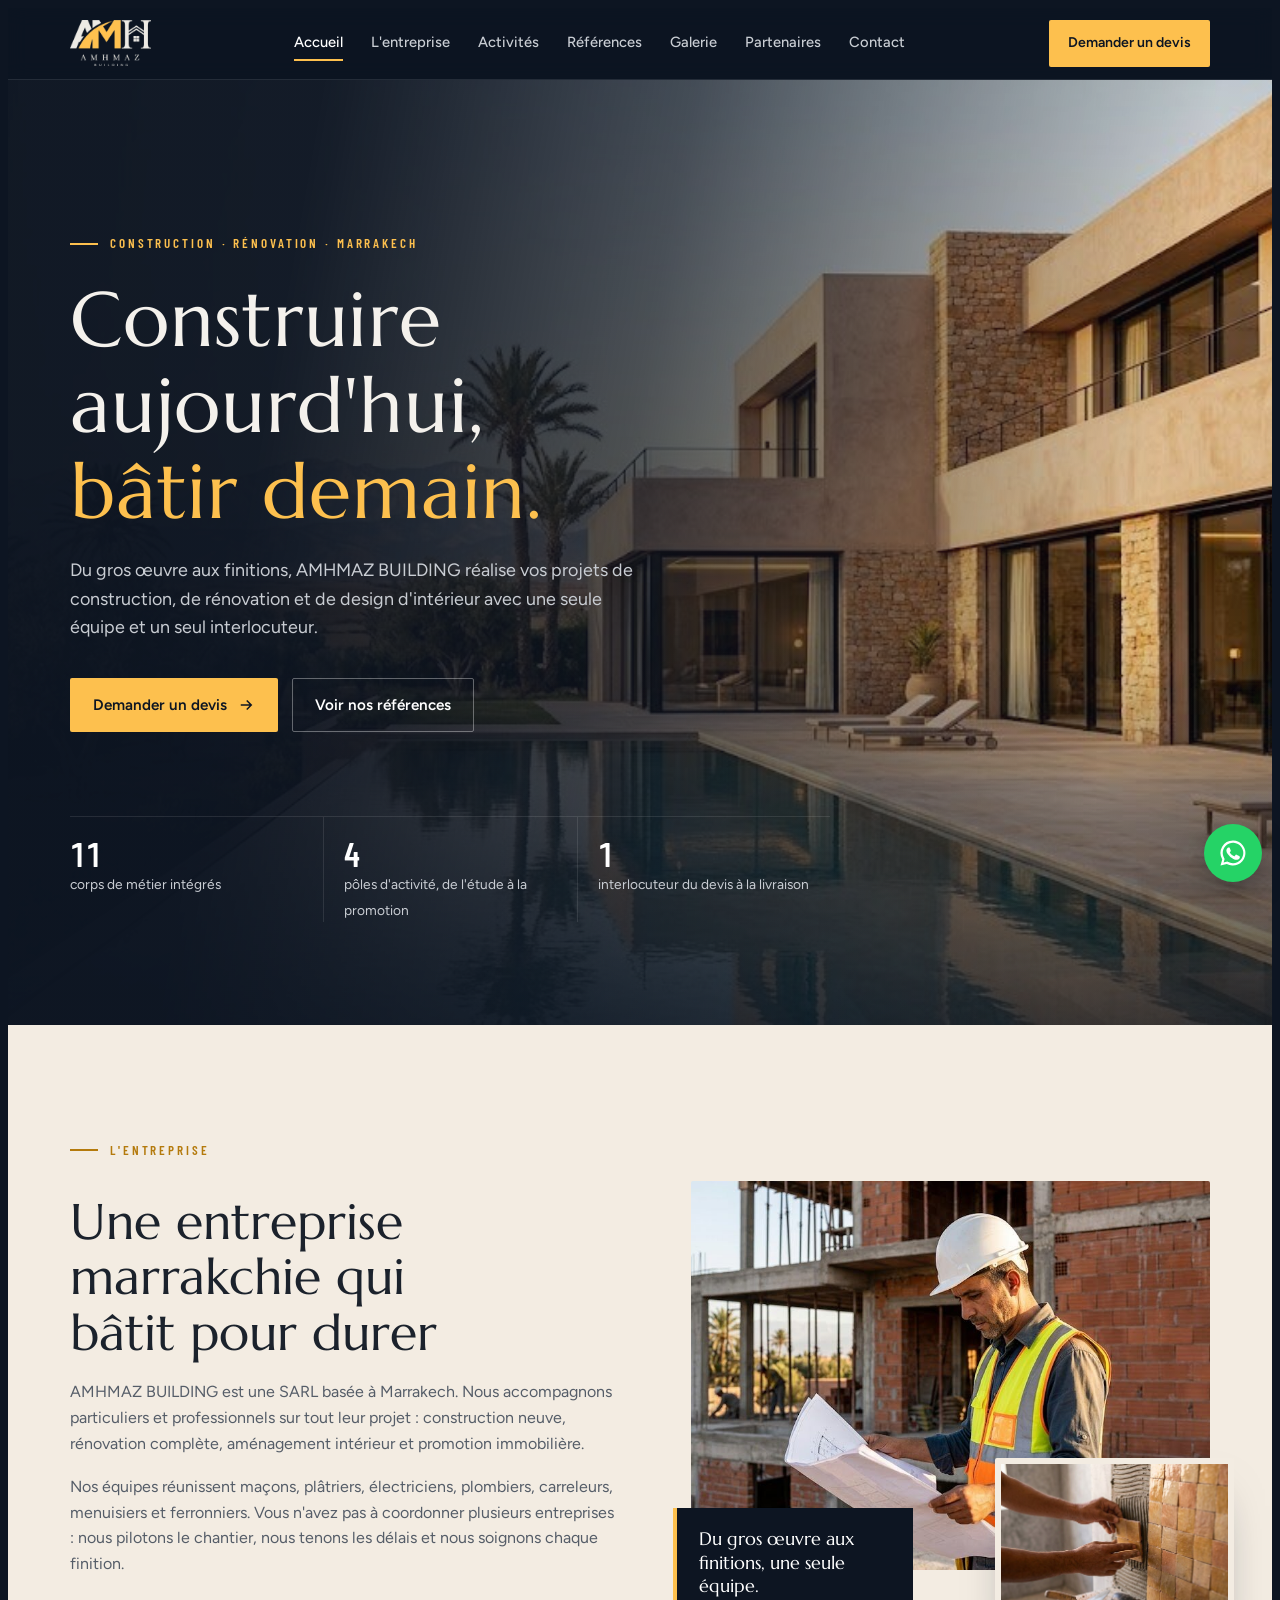
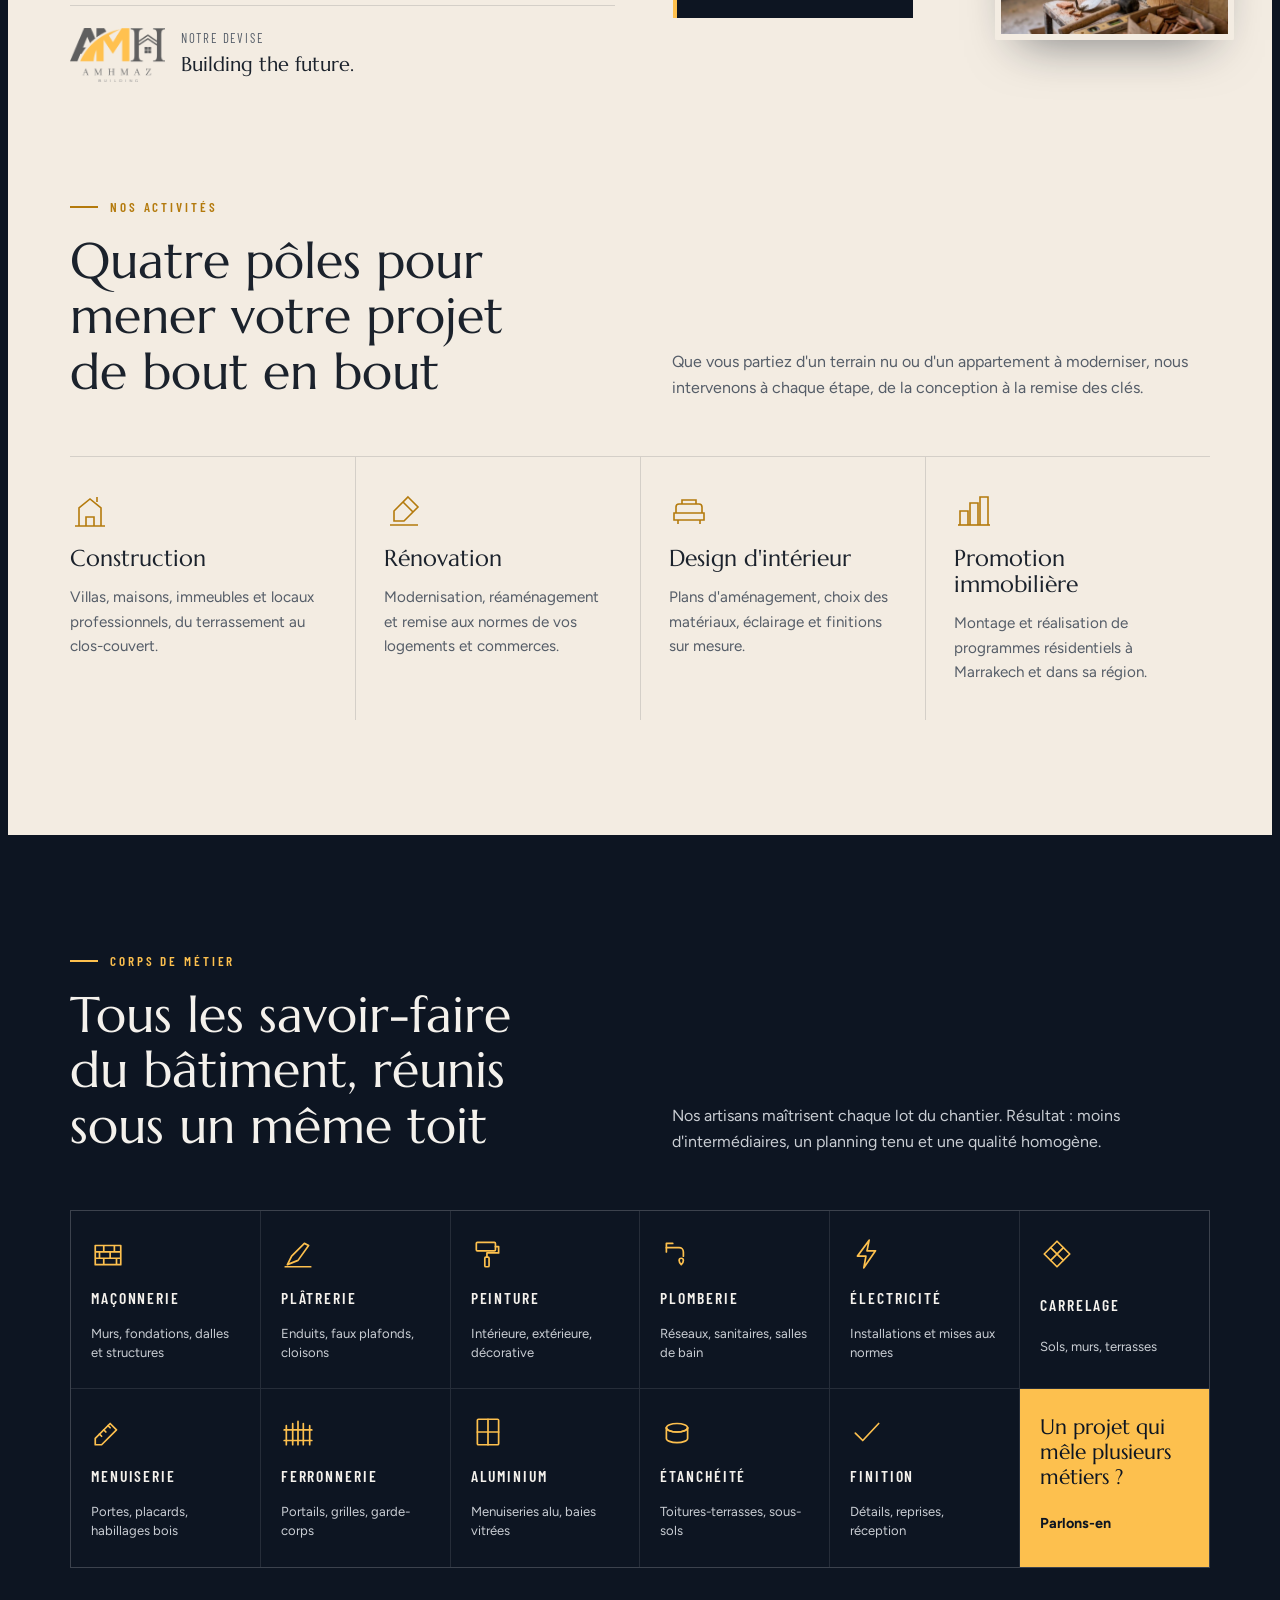
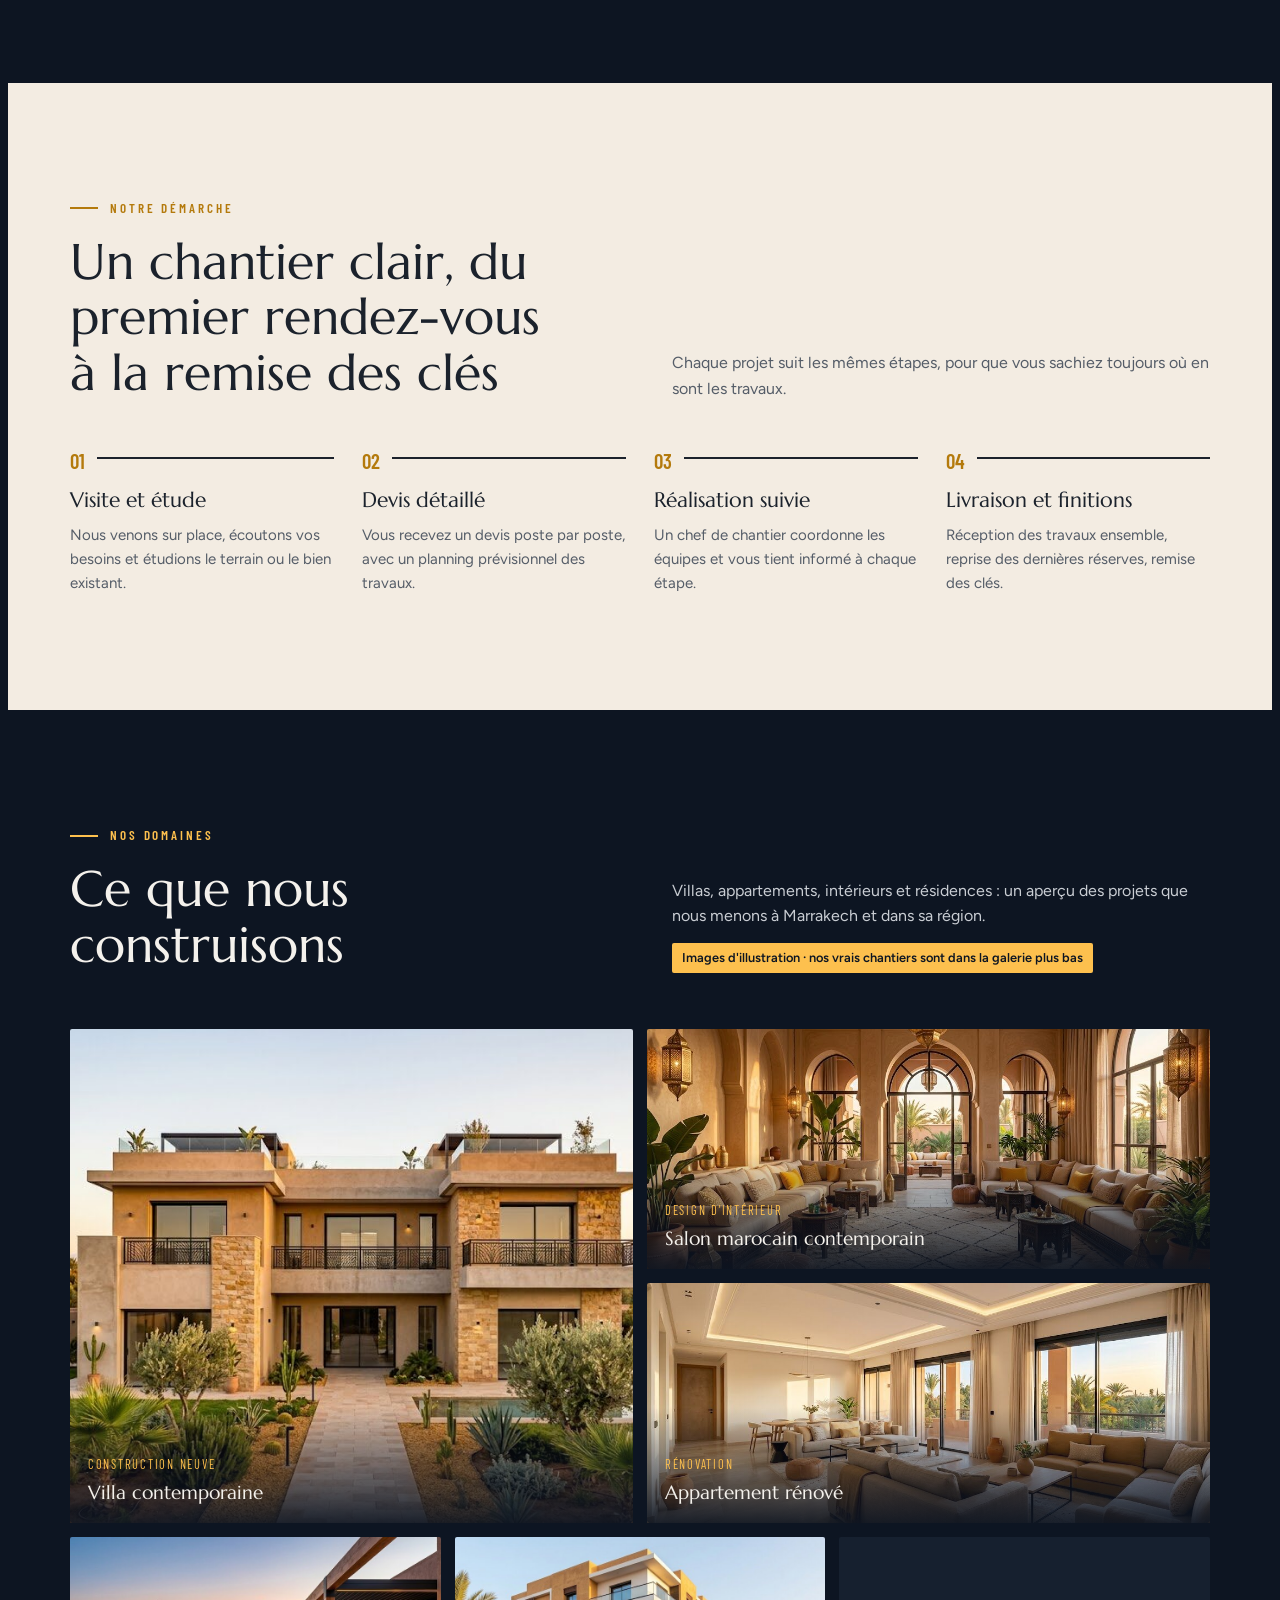
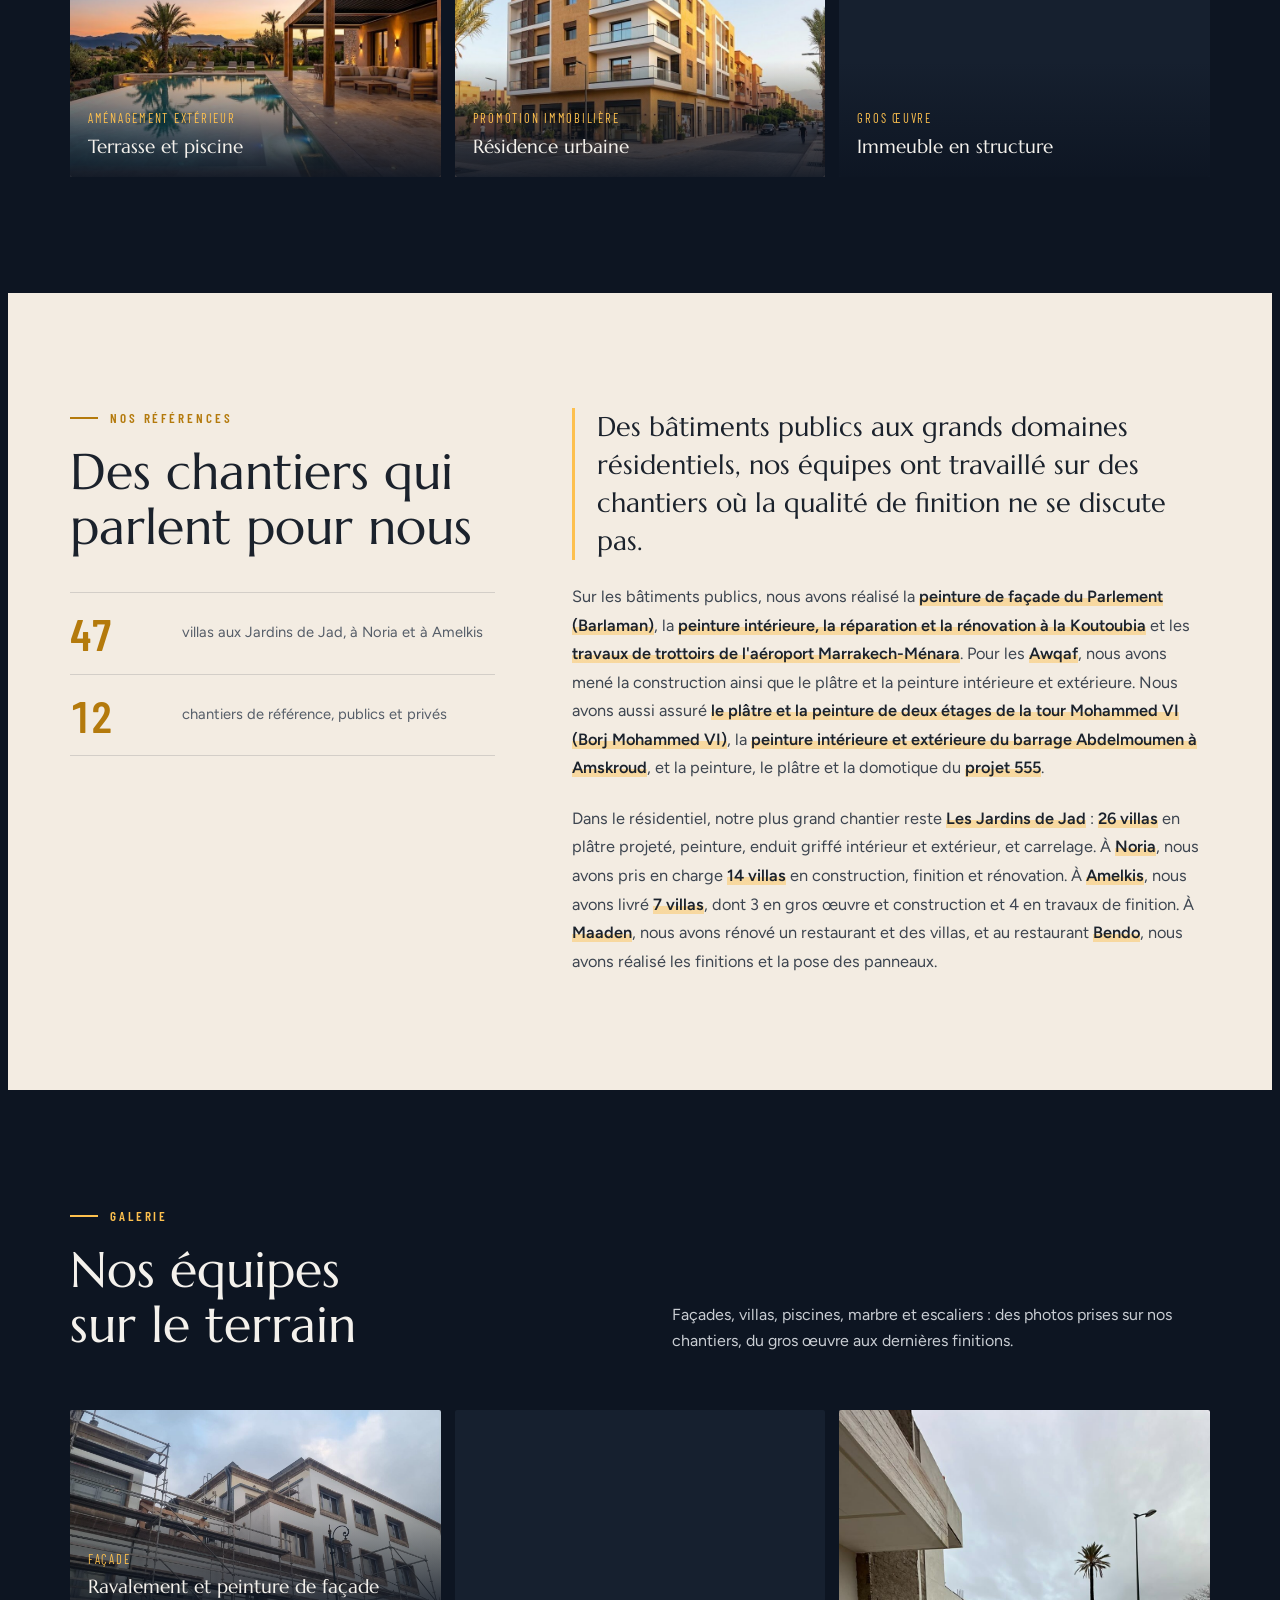
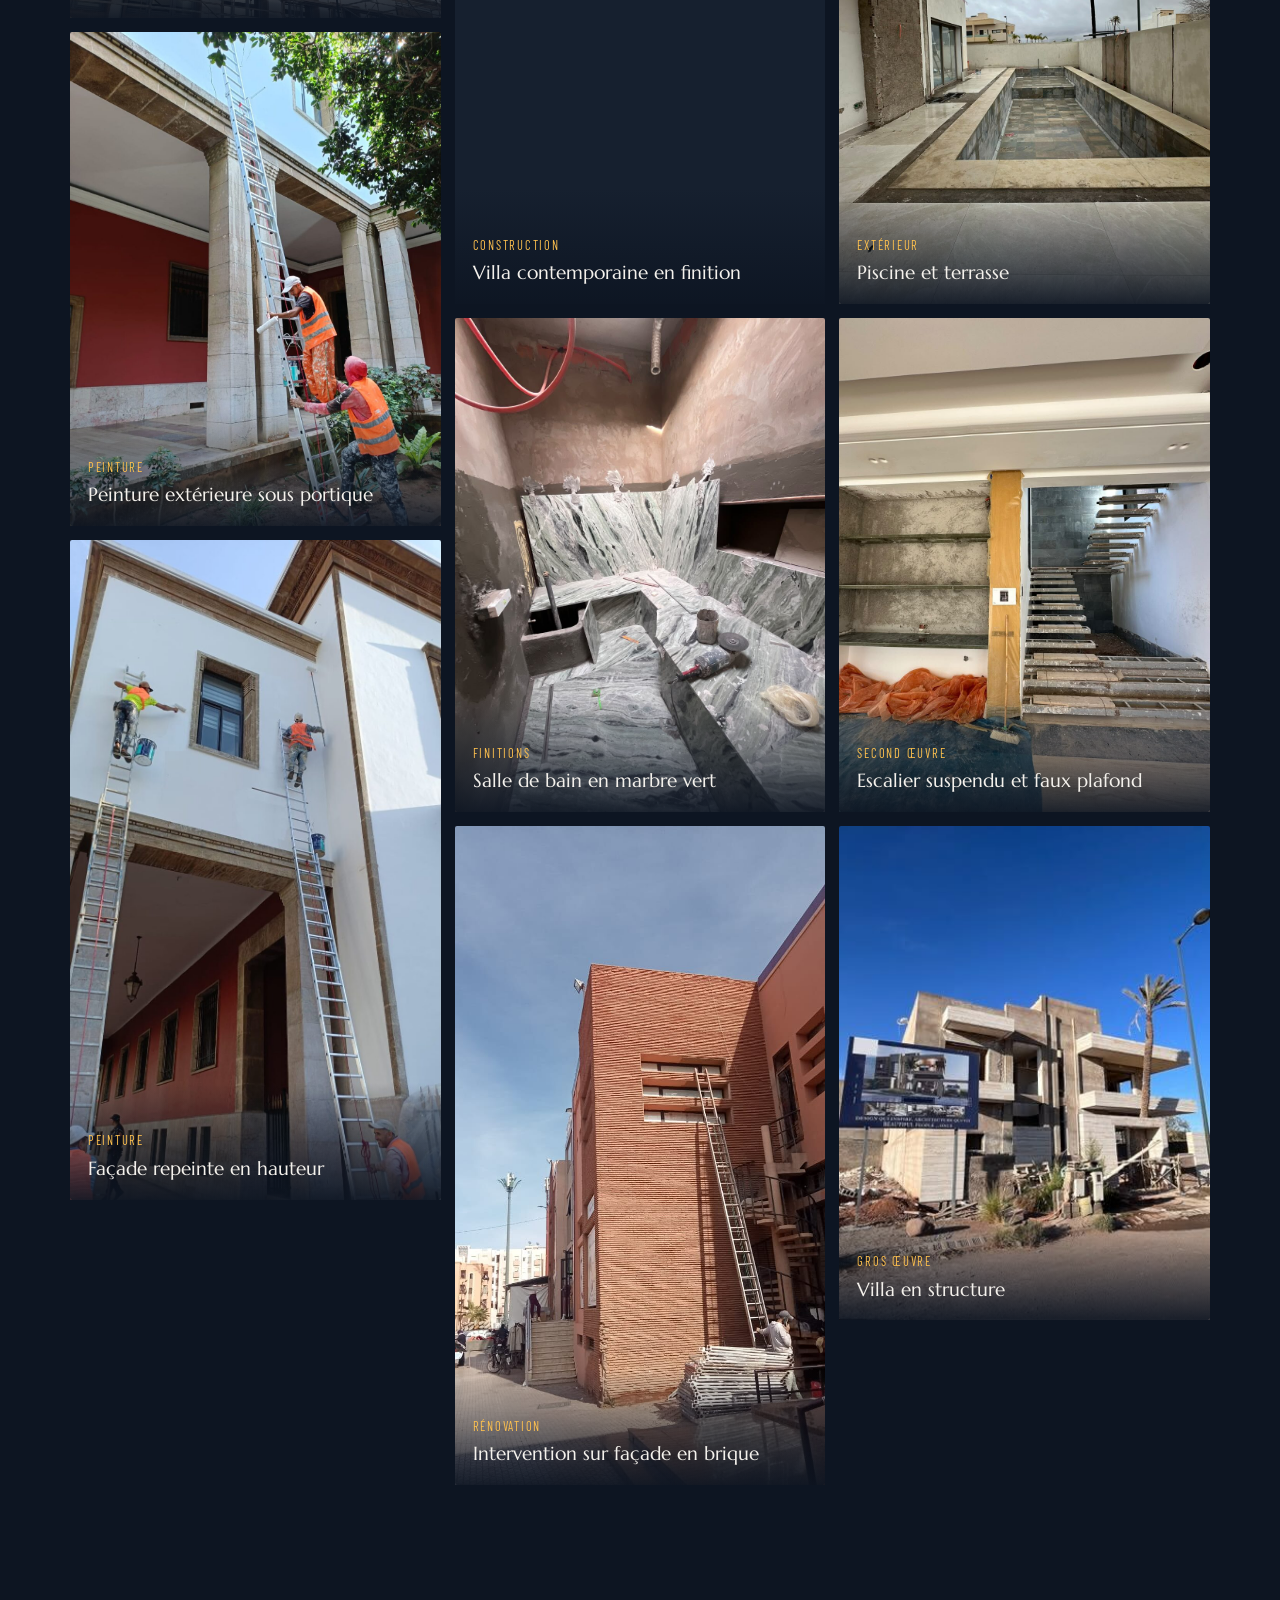
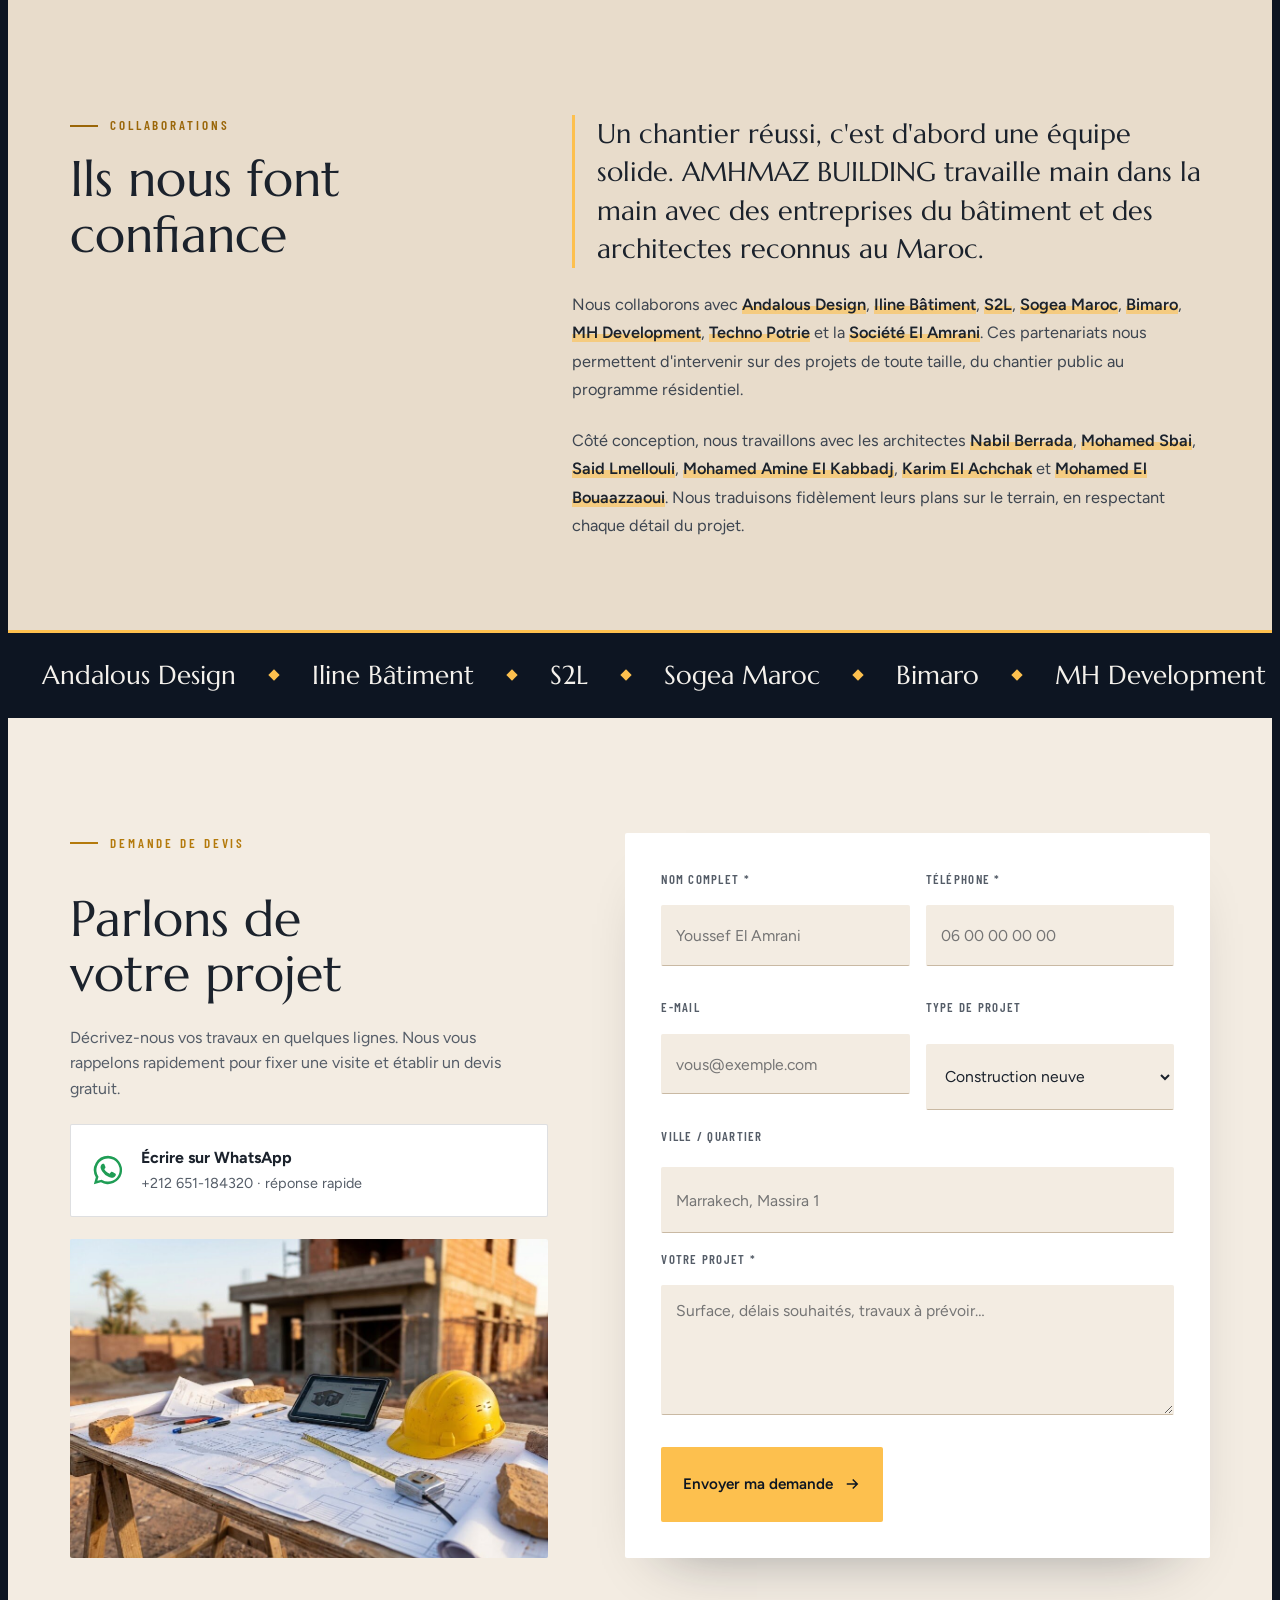
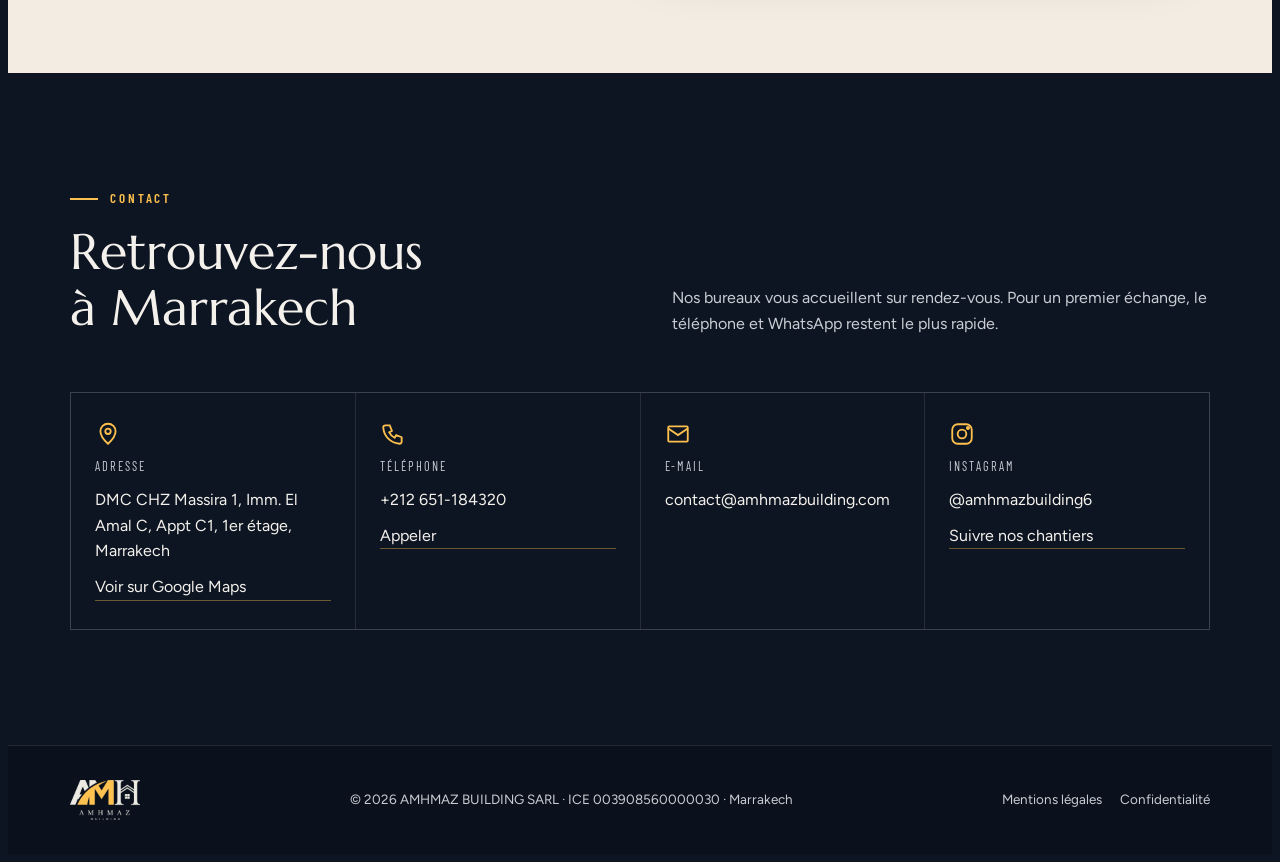
==== index.html @ c4f6bd03 "Site vitrine AMHMAZ BUILDING" ====
<!DOCTYPE html>
<html lang="fr">
<head>
  <meta charset="UTF-8">
  <meta name="viewport" content="width=device-width, initial-scale=1">
  <title>AMHMAZ BUILDING · Construction et rénovation à Marrakech</title>
  <meta name="description" content="AMHMAZ BUILDING, entreprise de construction, rénovation, design d'intérieur et promotion immobilière à Marrakech. Devis gratuit.">
  <meta name="theme-color" content="#0d1522">
  <link rel="icon" type="image/png" href="images/favicon.png">
  <link rel="apple-touch-icon" href="images/favicon.png">
  <meta property="og:type" content="website">
  <meta property="og:title" content="AMHMAZ BUILDING · Construction et rénovation à Marrakech">
  <meta property="og:description" content="Du gros œuvre aux finitions, une seule équipe pour vos projets de construction, rénovation et design d'intérieur.">
  <meta property="og:image" content="images/partage.jpg">
  <meta property="og:locale" content="fr_MA">
  <script type="application/ld+json">
  {"@context":"https://schema.org","@type":"GeneralContractor","name":"AMHMAZ BUILDING","image":"images/logo.png","telephone":"+212651184320","email":"contact@amhmazbuilding.com","address":{"@type":"PostalAddress","streetAddress":"DMC CHZ Massira 1, Imm. El Amal C, Appt C1, 1er étage","addressLocality":"Marrakech","addressCountry":"MA"},"sameAs":["https://www.instagram.com/amhmazbuilding6/"]}
  </script>
  <link rel="preconnect" href="https://fonts.googleapis.com">
  <link rel="preconnect" href="https://fonts.gstatic.com" crossorigin>
  <link rel="stylesheet" href="https://fonts.googleapis.com/css2?family=Marcellus&family=Figtree:wght@400;500;600;700&family=Barlow+Condensed:wght@500;600&display=swap">
  <link rel="stylesheet" href="css/style.css">
  <link rel="stylesheet" href="css/sections.css">
  <script>document.documentElement.classList.add('js')</script>
</head>
<body>
  <a class="skip" href="#contenu">Aller au contenu</a>
  <header class="header">
    <div class="wrap">
      <a class="brand" href="#accueil" aria-label="AMHMAZ BUILDING, accueil"><img src="images/logo-clair.png" alt="AMHMAZ BUILDING" width="420" height="239"></a>
      <nav class="nav" id="nav" aria-label="Navigation principale">
        <a href="#accueil" class="active">Accueil</a>
        <a href="#apropos">L'entreprise</a>
        <a href="#activites">Activités</a>
        <a href="#references">Références</a>
        <a href="#galerie">Galerie</a>
        <a href="#partenaires">Partenaires</a>
        <a href="#contact">Contact</a>
      </nav>
      <a class="btn btn-sun" href="#devis">Demander un devis</a>
      <button class="burger" id="burger" aria-label="Ouvrir le menu" aria-expanded="false" aria-controls="nav">
        <svg viewBox="0 0 24 24" fill="none" stroke="currentColor" stroke-width="2"><path d="M4 7h16M4 12h16M4 17h16"/></svg>
      </button>
    </div>
  </header>

  <main id="contenu">
  <section class="hero" id="accueil">
    <div class="hero-bg" role="img" aria-label="Artisans au travail sur un chantier"></div>
    <div class="arc" aria-hidden="true"></div>
    <div class="wrap">
      <p class="eyebrow">Construction · Rénovation · Marrakech</p>
      <h1>Construire aujourd'hui, <em>bâtir demain.</em></h1>
      <p class="lead">Du gros œuvre aux finitions, AMHMAZ BUILDING réalise vos projets de construction, de rénovation et de design d'intérieur avec une seule équipe et un seul interlocuteur.</p>
      <div class="ctas">
        <a class="btn btn-sun" href="#devis">Demander un devis
          <svg viewBox="0 0 24 24" fill="none" stroke="currentColor" stroke-width="2"><path d="M5 12h14M13 6l6 6-6 6"/></svg></a>
        <a class="btn btn-ghost" href="#references">Voir nos références</a>
      </div>
      <div class="facts">
        <div class="fact"><b>11</b><span>corps de métier intégrés</span></div>
        <div class="fact"><b>4</b><span>pôles d'activité, de l'étude à la promotion</span></div>
        <div class="fact"><b>1</b><span>interlocuteur du devis à la livraison</span></div>
      </div>
    </div>
  </section>

  <section class="band light" id="apropos">
    <div class="wrap about">
      <div class="txt">
        <p class="eyebrow">L'entreprise</p>
        <h2>Une entreprise marrakchie qui bâtit pour durer</h2>
        <p class="muted">AMHMAZ BUILDING est une SARL basée à Marrakech. Nous accompagnons particuliers et professionnels sur tout leur projet : construction neuve, rénovation complète, aménagement intérieur et promotion immobilière.</p>
        <p class="muted">Nos équipes réunissent maçons, plâtriers, électriciens, plombiers, carreleurs, menuisiers et ferronniers. Vous n'avez pas à coordonner plusieurs entreprises : nous pilotons le chantier, nous tenons les délais et nous soignons chaque finition.</p>
        <div class="sign">
          <img src="images/logo.png" alt="">
          <div><small>Notre devise</small><strong>Building the future.</strong></div>
        </div>
      </div>
      <div class="photo-stack reveal">
        <figure class="main"><img loading="lazy" decoding="async" src="images/chef-chantier.jpg" alt="Chef de chantier consultant les plans sur une villa en construction"></figure>
        <figure class="inset"><img loading="lazy" decoding="async" src="images/zellige.jpg" alt="Pose de zellige à la main"></figure>
        <div class="badge">Du gros œuvre aux finitions, une seule équipe.</div>
      </div>
    </div>
  </section>

  <section class="band light flush-top" id="activites">
    <div class="wrap">
      <div class="head reveal">
        <div><p class="eyebrow">Nos activités</p><h2>Quatre pôles pour mener votre projet de bout en bout</h2></div>
        <p class="muted">Que vous partiez d'un terrain nu ou d'un appartement à moderniser, nous intervenons à chaque étape, de la conception à la remise des clés.</p>
      </div>
      <div class="poles">
        <article class="pole reveal">
          <svg viewBox="0 0 40 40" fill="none" stroke="currentColor" stroke-width="1.6"><path d="M5 35h30M9 35V17l11-9 11 9v18"/><path d="M16 35v-9h8v9"/><path d="M27 6v5"/></svg>
          <h3>Construction</h3><p>Villas, maisons, immeubles et locaux professionnels, du terrassement au clos-couvert.</p>
        </article>
        <article class="pole reveal">
          <svg viewBox="0 0 40 40" fill="none" stroke="currentColor" stroke-width="1.6"><path d="M24 6l10 10-14 14H10V20z"/><path d="M19 11l10 10M6 34h28"/></svg>
          <h3>Rénovation</h3><p>Modernisation, réaménagement et remise aux normes de vos logements et commerces.</p>
        </article>
        <article class="pole reveal">
          <svg viewBox="0 0 40 40" fill="none" stroke="currentColor" stroke-width="1.6"><path d="M7 22v-6a3 3 0 013-3h20a3 3 0 013 3v6"/><path d="M5 22h30v7H5zM9 29v4M31 29v4"/><path d="M13 13V9h14v4"/></svg>
          <h3>Design d'intérieur</h3><p>Plans d'aménagement, choix des matériaux, éclairage et finitions sur mesure.</p>
        </article>
        <article class="pole reveal">
          <svg viewBox="0 0 40 40" fill="none" stroke="currentColor" stroke-width="1.6"><path d="M6 34V20h8v14M16 34V12h8v22M26 34V6h8v28"/><path d="M4 34h32"/></svg>
          <h3>Promotion immobilière</h3><p>Montage et réalisation de programmes résidentiels à Marrakech et dans sa région.</p>
        </article>
      </div>
    </div>
  </section>

  <section class="band" id="metiers">
    <div class="wrap">
      <div class="head reveal">
        <div><p class="eyebrow">Corps de métier</p><h2>Tous les savoir-faire du bâtiment, réunis sous un même toit</h2></div>
        <p class="muted">Nos artisans maîtrisent chaque lot du chantier. Résultat : moins d'intermédiaires, un planning tenu et une qualité homogène.</p>
      </div>
      <div class="trades">
        <div class="trade"><svg viewBox="0 0 32 32" stroke="currentColor" stroke-width="1.6" fill="none" stroke-linecap="round" stroke-linejoin="round"><path d="M4 8h24v6H4zM4 14h24v6H4zM4 20h24v6H4zM12 8v6M22 8v6M8 14v6M18 14v6M12 20v6M24 20v6"/></svg><span>Maçonnerie</span><small>Murs, fondations, dalles et structures</small></div>
  <div class="trade"><svg viewBox="0 0 32 32" stroke="currentColor" stroke-width="1.6" fill="none" stroke-linecap="round" stroke-linejoin="round"><path d="M6 26l10-4 10-14-4-2-12 12z"/><path d="M4 28h24"/></svg><span>Plâtrerie</span><small>Enduits, faux plafonds, cloisons</small></div>
  <div class="trade"><svg viewBox="0 0 32 32" stroke="currentColor" stroke-width="1.6" fill="none" stroke-linecap="round" stroke-linejoin="round"><rect x="5" y="5" width="18" height="8" rx="1"/><path d="M23 9h3v6H15v4"/><rect x="13" y="19" width="4" height="9" rx="1"/></svg><span>Peinture</span><small>Intérieure, extérieure, décorative</small></div>
  <div class="trade"><svg viewBox="0 0 32 32" stroke="currentColor" stroke-width="1.6" fill="none" stroke-linecap="round" stroke-linejoin="round"><path d="M6 10h12a4 4 0 014 4v4"/><path d="M6 6v8M12 6h-6"/><path d="M22 22c0 2-2 4-2 4s-2-2-2-4a2 2 0 014 0z"/></svg><span>Plomberie</span><small>Réseaux, sanitaires, salles de bain</small></div>
  <div class="trade"><svg viewBox="0 0 32 32" stroke="currentColor" stroke-width="1.6" fill="none" stroke-linecap="round" stroke-linejoin="round"><path d="M18 3L7 18h8l-2 11 11-16h-8z"/></svg><span>Électricité</span><small>Installations et mises aux normes</small></div>
  <div class="trade"><svg viewBox="0 0 32 32" stroke="currentColor" stroke-width="1.6" fill="none" stroke-linecap="round" stroke-linejoin="round"><path d="M16 4l12 12-12 12L4 16z"/><path d="M10 10l12 12M22 10L10 22"/></svg><span>Carrelage</span><small>Sols, murs, terrasses</small></div>
  <div class="trade"><svg viewBox="0 0 32 32" stroke="currentColor" stroke-width="1.6" fill="none" stroke-linecap="round" stroke-linejoin="round"><path d="M4 22l14-14 6 6-14 14H4z"/><path d="M8 18l2 2M12 14l2 2M16 10l2 2"/></svg><span>Menuiserie</span><small>Portes, placards, habillages bois</small></div>
  <div class="trade"><svg viewBox="0 0 32 32" stroke="currentColor" stroke-width="1.6" fill="none" stroke-linecap="round" stroke-linejoin="round"><path d="M5 28V10M11 28V8M16 28V6M21 28V8M27 28V10"/><path d="M3 14h26M3 24h26"/></svg><span>Ferronnerie</span><small>Portails, grilles, garde-corps</small></div>
  <div class="trade"><svg viewBox="0 0 32 32" stroke="currentColor" stroke-width="1.6" fill="none" stroke-linecap="round" stroke-linejoin="round"><rect x="6" y="4" width="20" height="24" rx="1"/><path d="M16 4v24M6 16h20"/></svg><span>Aluminium</span><small>Menuiseries alu, baies vitrées</small></div>
  <div class="trade"><svg viewBox="0 0 32 32" stroke="currentColor" stroke-width="1.6" fill="none" stroke-linecap="round" stroke-linejoin="round"><path d="M6 12a10 4 0 0020 0"/><path d="M6 12v10a10 4 0 0020 0V12"/><ellipse cx="16" cy="12" rx="10" ry="4"/></svg><span>Étanchéité</span><small>Toitures-terrasses, sous-sols</small></div>
  <div class="trade"><svg viewBox="0 0 32 32" stroke="currentColor" stroke-width="1.6" fill="none" stroke-linecap="round" stroke-linejoin="round"><path d="M5 17l7 7L27 8"/></svg><span>Finition</span><small>Détails, reprises, réception</small></div>
        <div class="trade cta-cell"><span>Un projet qui mêle plusieurs métiers ?</span><a href="#devis">Parlons-en <svg width="16" height="16" viewBox="0 0 24 24" fill="none" stroke="currentColor" stroke-width="2.2"><path d="M5 12h14M13 6l6 6-6 6"/></svg></a></div>
      </div>
    </div>
  </section>

  <section class="band light" id="demarche">
    <div class="wrap">
      <div class="head reveal">
        <div><p class="eyebrow">Notre démarche</p><h2>Un chantier clair, du premier rendez-vous à la remise des clés</h2></div>
        <p class="muted">Chaque projet suit les mêmes étapes, pour que vous sachiez toujours où en sont les travaux.</p>
      </div>
      <div class="steps">
        <div class="step reveal"><h3>Visite et étude</h3><p>Nous venons sur place, écoutons vos besoins et étudions le terrain ou le bien existant.</p></div>
        <div class="step reveal"><h3>Devis détaillé</h3><p>Vous recevez un devis poste par poste, avec un planning prévisionnel des travaux.</p></div>
        <div class="step reveal"><h3>Réalisation suivie</h3><p>Un chef de chantier coordonne les équipes et vous tient informé à chaque étape.</p></div>
        <div class="step reveal"><h3>Livraison et finitions</h3><p>Réception des travaux ensemble, reprise des dernières réserves, remise des clés.</p></div>
      </div>
    </div>
  </section>

  <section class="band" id="realisations">
    <div class="wrap">
      <div class="head reveal">
        <div><p class="eyebrow">Nos domaines</p><h2>Ce que nous construisons</h2></div>
        <div class="head-side">
          <p class="muted">Villas, appartements, intérieurs et résidences : un aperçu des projets que nous menons à Marrakech et dans sa région.</p>
          <span class="mock-note">Images d'illustration · nos vrais chantiers sont dans la galerie plus bas</span>
        </div>
      </div>
      <div class="gallery">
        <figure tabindex="0" class="reveal work w1"><img loading="lazy" decoding="async" src="images/villa.jpg" alt="Villa contemporaine avec jardin paysager"><figcaption><span>Construction neuve</span><b>Villa contemporaine</b></figcaption></figure>
        <figure tabindex="0" class="reveal work w2"><img loading="lazy" decoding="async" src="images/salon-marocain.jpg" alt="Salon marocain contemporain sous arcades"><figcaption><span>Design d'intérieur</span><b>Salon marocain contemporain</b></figcaption></figure>
        <figure tabindex="0" class="reveal work w3"><img loading="lazy" decoding="async" src="images/appartement-renove.jpg" alt="Séjour d'appartement rénové avec plafond lumineux"><figcaption><span>Rénovation</span><b>Appartement rénové</b></figcaption></figure>
        <figure tabindex="0" class="reveal work w4"><img loading="lazy" decoding="async" src="images/terrasse-piscine.jpg" alt="Terrasse, pergola et piscine au coucher du soleil"><figcaption><span>Aménagement extérieur</span><b>Terrasse et piscine</b></figcaption></figure>
        <figure tabindex="0" class="reveal work w5"><img loading="lazy" decoding="async" src="images/residence.jpg" alt="Résidence moderne avec commerces au rez-de-chaussée"><figcaption><span>Promotion immobilière</span><b>Résidence urbaine</b></figcaption></figure>
        <figure tabindex="0" class="reveal work w6"><img loading="lazy" decoding="async" src="images/immeuble-chantier.jpg" alt="Immeuble en construction avec grue et échafaudages"><figcaption><span>Gros œuvre</span><b>Immeuble en structure</b></figcaption></figure>
      </div>
    </div>
  </section>

  <!-- ============ Références : chantiers réalisés ============ -->
  <section class="band light" id="references">
    <div class="wrap refs">
      <div class="refs-head reveal">
        <p class="eyebrow">Nos références</p>
        <h2>Des chantiers qui parlent pour nous</h2>
        <div class="refs-figures">
          <div><b>47</b><span>villas aux Jardins de Jad, à Noria et à Amelkis</span></div>
          <div><b>12</b><span>chantiers de référence, publics et privés</span></div>
        </div>
      </div>
      <div class="refs-text reveal">
        <p class="refs-lead">Des bâtiments publics aux grands domaines résidentiels, nos équipes ont travaillé sur des chantiers où la qualité de finition ne se discute pas.</p>
        <p>Sur les bâtiments publics, nous avons réalisé la <strong>peinture de façade du Parlement (Barlaman)</strong>, la <strong>peinture intérieure, la réparation et la rénovation à la Koutoubia</strong> et les <strong>travaux de trottoirs de l'aéroport Marrakech-Ménara</strong>. Pour les <strong>Awqaf</strong>, nous avons mené la construction ainsi que le plâtre et la peinture intérieure et extérieure. Nous avons aussi assuré <strong>le plâtre et la peinture de deux étages de la tour Mohammed VI (Borj Mohammed VI)</strong>, la <strong>peinture intérieure et extérieure du barrage Abdelmoumen à Amskroud</strong>, et la peinture, le plâtre et la domotique du <strong>projet 555</strong>.</p>
        <p>Dans le résidentiel, notre plus grand chantier reste <strong>Les Jardins de Jad</strong> : <strong>26 villas</strong> en plâtre projeté, peinture, enduit griffé intérieur et extérieur, et carrelage. À <strong>Noria</strong>, nous avons pris en charge <strong>14 villas</strong> en construction, finition et rénovation. À <strong>Amelkis</strong>, nous avons livré <strong>7 villas</strong>, dont 3 en gros œuvre et construction et 4 en travaux de finition. À <strong>Maaden</strong>, nous avons rénové un restaurant et des villas, et au restaurant <strong>Bendo</strong>, nous avons réalisé les finitions et la pose des panneaux.</p>
      </div>
    </div>
  </section>

  <!-- ============ Galerie : photos réelles des chantiers ============ -->
  <section class="band" id="galerie">
    <div class="wrap">
      <div class="head reveal">
        <div><p class="eyebrow">Galerie</p><h2>Nos équipes sur le terrain</h2></div>
        <p class="muted">Façades, villas, piscines, marbre et escaliers : des photos prises sur nos chantiers, du gros œuvre aux dernières finitions.</p>
      </div>
      <div class="gallery masonry">
        <figure tabindex="0" class="reveal work"><img loading="lazy" decoding="async" src="images/chantier-1.jpg" width="1400" height="787" alt="Façade blanche et pierre sous échafaudage"><figcaption><span>Façade</span><b>Ravalement et peinture de façade</b></figcaption></figure>
        <figure tabindex="0" class="reveal work"><img loading="lazy" decoding="async" src="images/chantier-2.jpg" width="1050" height="1400" alt="Peintres sur une échelle sous un portique en pierre"><figcaption><span>Peinture</span><b>Peinture extérieure sous portique</b></figcaption></figure>
        <figure tabindex="0" class="reveal work"><img loading="lazy" decoding="async" src="images/chantier-3.jpg" width="787" height="1400" alt="Deux peintres sur échelles repeignant une façade blanche"><figcaption><span>Peinture</span><b>Façade repeinte en hauteur</b></figcaption></figure>
        <figure tabindex="0" class="reveal work"><img loading="lazy" decoding="async" src="images/chantier-5.jpg" width="960" height="1280" alt="Villa contemporaine en fin de chantier avec piscine"><figcaption><span>Construction</span><b>Villa contemporaine en finition</b></figcaption></figure>
        <figure tabindex="0" class="reveal work"><img loading="lazy" decoding="async" src="images/chantier-6.jpg" width="960" height="1280" alt="Salle de bain en marbre vert en cours de pose"><figcaption><span>Finitions</span><b>Salle de bain en marbre vert</b></figcaption></figure>
        <figure tabindex="0" class="reveal work"><img loading="lazy" decoding="async" src="images/chantier-4.jpg" width="720" height="1280" alt="Façade en brique avec échelle et échafaudage"><figcaption><span>Rénovation</span><b>Intervention sur façade en brique</b></figcaption></figure>
        <figure tabindex="0" class="reveal work"><img loading="lazy" decoding="async" src="images/chantier-8.jpg" width="960" height="1280" alt="Piscine carrelée et terrasse en pierre claire"><figcaption><span>Extérieur</span><b>Piscine et terrasse</b></figcaption></figure>
        <figure tabindex="0" class="reveal work"><img loading="lazy" decoding="async" src="images/chantier-9.jpg" width="960" height="1280" alt="Escalier suspendu et faux plafond avec éclairage intégré"><figcaption><span>Second œuvre</span><b>Escalier suspendu et faux plafond</b></figcaption></figure>
        <figure tabindex="0" class="reveal work"><img loading="lazy" decoding="async" src="images/chantier-7.jpg" width="360" height="480" alt="Villa contemporaine en gros œuvre avec palmier"><figcaption><span>Gros œuvre</span><b>Villa en structure</b></figcaption></figure>
      </div>
    </div>
  </section>

  <!-- ============ Partenaires et architectes ============ -->
  <section class="band sand-deep" id="partenaires">
    <div class="wrap partners">
      <div class="reveal">
        <p class="eyebrow">Collaborations</p>
        <h2>Ils nous font confiance</h2>
      </div>
      <div class="partners-text reveal">
        <p class="refs-lead">Un chantier réussi, c'est d'abord une équipe solide. AMHMAZ BUILDING travaille main dans la main avec des entreprises du bâtiment et des architectes reconnus au Maroc.</p>
        <p>Nous collaborons avec <strong>Andalous Design</strong>, <strong>Iline Bâtiment</strong>, <strong>S2L</strong>, <strong>Sogea Maroc</strong>, <strong>Bimaro</strong>, <strong>MH Development</strong>, <strong>Techno Potrie</strong> et la <strong>Société El Amrani</strong>. Ces partenariats nous permettent d'intervenir sur des projets de toute taille, du chantier public au programme résidentiel.</p>
        <p>Côté conception, nous travaillons avec les architectes <strong>Nabil Berrada</strong>, <strong>Mohamed Sbai</strong>, <strong>Said Lmellouli</strong>, <strong>Mohamed Amine El Kabbadj</strong>, <strong>Karim El Achchak</strong> et <strong>Mohamed El Bouaazzaoui</strong>. Nous traduisons fidèlement leurs plans sur le terrain, en respectant chaque détail du projet.</p>
      </div>
    </div>
    <div class="names-strip" aria-hidden="true">
      <div class="names-track">
        <span>Andalous Design</span><span>Iline Bâtiment</span><span>S2L</span><span>Sogea Maroc</span><span>Bimaro</span><span>MH Development</span><span>Techno Potrie</span><span>Société El Amrani</span>
        <span>Andalous Design</span><span>Iline Bâtiment</span><span>S2L</span><span>Sogea Maroc</span><span>Bimaro</span><span>MH Development</span><span>Techno Potrie</span><span>Société El Amrani</span>
      </div>
    </div>
  </section>

  <section class="band light" id="devis">
    <div class="wrap quote">
      <div class="side">
        <p class="eyebrow">Demande de devis</p>
        <h2>Parlons de votre projet</h2>
        <p class="muted">Décrivez-nous vos travaux en quelques lignes. Nous vous rappelons rapidement pour fixer une visite et établir un devis gratuit.</p>
        <a class="wa" href="https://wa.me/212651184320" target="_blank" rel="noopener">
          <svg viewBox="0 0 24 24" fill="currentColor" aria-hidden="true"><path d="M12 2a10 10 0 00-8.6 15.1L2 22l5-1.3A10 10 0 1012 2zm0 18.2a8.2 8.2 0 01-4.2-1.2l-.3-.2-3 .8.8-2.9-.2-.3A8.2 8.2 0 1112 20.2zm4.5-6.1c-.2-.1-1.5-.7-1.7-.8s-.4-.1-.6.1-.7.8-.8 1-.3.2-.5.1a6.7 6.7 0 01-2-1.2 7.4 7.4 0 01-1.4-1.7c-.1-.3 0-.4.1-.5l.4-.4.2-.4v-.4l-.8-1.9c-.2-.5-.4-.4-.6-.4h-.5a1 1 0 00-.7.3 3 3 0 00-.9 2.2 5.2 5.2 0 001.1 2.7 11.8 11.8 0 004.5 4c.6.3 1.1.4 1.5.5a3.6 3.6 0 001.7.1 2.8 2.8 0 001.8-1.3 2.3 2.3 0 00.2-1.3c-.1-.1-.3-.2-.5-.3z"/></svg>
          <div><b>Écrire sur WhatsApp</b><span>+212 651-184320 · réponse rapide</span></div>
        </a>
        <figure class="quote-img"><img loading="lazy" decoding="async" src="images/plans-chantier.jpg" alt="Plans, casque et tablette sur une table de chantier"></figure>
      </div>
      <!-- Formulaire de devis : l'adresse qui reçoit les demandes se change dans js/formulaire.js (EMAIL_DESTINATION) -->
      <form id="quoteForm" method="POST" novalidate>
        <input type="hidden" name="_subject" value="Nouvelle demande de devis - AMHMAZ BUILDING">
        <input type="hidden" name="_template" value="table">
        <input type="hidden" name="_captcha" value="false">
        <input type="text" name="_honey" class="honey" tabindex="-1" autocomplete="off" aria-hidden="true">
        <div class="field"><label for="f-name">Nom complet *</label><input id="f-name" name="Nom" required autocomplete="name" placeholder="Youssef El Amrani"><span class="err" aria-live="polite"></span></div>
        <div class="field"><label for="f-phone">Téléphone *</label><input id="f-phone" name="Téléphone" required type="tel" autocomplete="tel" placeholder="06 00 00 00 00"><span class="err" aria-live="polite"></span></div>
        <div class="field"><label for="f-email">E-mail</label><input id="f-email" name="email" type="email" autocomplete="email" placeholder="vous@exemple.com"><span class="err" aria-live="polite"></span></div>
        <div class="field"><label for="f-type">Type de projet</label>
          <select id="f-type" name="Type de projet"><option>Construction neuve</option><option>Rénovation</option><option>Design d'intérieur</option><option>Promotion immobilière</option><option>Travaux d'un corps de métier</option></select></div>
        <div class="field full"><label for="f-city">Ville / quartier</label><input id="f-city" name="Ville" placeholder="Marrakech, Massira 1"></div>
        <div class="field full"><label for="f-msg">Votre projet *</label><textarea id="f-msg" name="Message" required placeholder="Surface, délais souhaités, travaux à prévoir…"></textarea><span class="err" aria-live="polite"></span></div>
        <button class="btn btn-sun" type="submit" id="f-submit"><span class="label">Envoyer ma demande</span>
          <svg viewBox="0 0 24 24" fill="none" stroke="currentColor" stroke-width="2" aria-hidden="true"><path d="M5 12h14M13 6l6 6-6 6"/></svg></button>
        <p class="form-msg" id="formMsg" role="status" hidden></p>
      </form>
    </div>
  </section>

  <section class="band" id="contact">
    <div class="wrap">
      <div class="head reveal">
        <div><p class="eyebrow">Contact</p><h2>Retrouvez-nous à Marrakech</h2></div>
        <p class="muted">Nos bureaux vous accueillent sur rendez-vous. Pour un premier échange, le téléphone et WhatsApp restent le plus rapide.</p>
      </div>
      <div class="contact">
        <div class="c-item"><svg viewBox="0 0 24 24" fill="none" stroke="currentColor" stroke-width="1.7"><path d="M12 21s-7-6.2-7-11.5A7 7 0 0119 9.5C19 14.8 12 21 12 21z"/><circle cx="12" cy="9.5" r="2.5"/></svg>
          <small>Adresse</small><p>DMC CHZ Massira 1, Imm. El Amal C, Appt C1, 1er étage, Marrakech</p>
          <a href="https://www.google.com/maps/search/?api=1&query=Massira+1+Marrakech" target="_blank" rel="noopener">Voir sur Google Maps</a></div>
        <div class="c-item"><svg viewBox="0 0 24 24" fill="none" stroke="currentColor" stroke-width="1.7"><path d="M5 4h4l2 5-2.5 1.5a11 11 0 005 5L15 13l5 2v4a2 2 0 01-2 2A16 16 0 013 6a2 2 0 012-2z"/></svg>
          <small>Téléphone</small><p>+212 651-184320</p><a href="tel:+212651184320">Appeler</a></div>
        <div class="c-item"><svg viewBox="0 0 24 24" fill="none" stroke="currentColor" stroke-width="1.7"><rect x="3" y="5" width="18" height="14" rx="1"/><path d="M3 7l9 6 9-6"/></svg>
          <small>E-mail</small><p>contact@amhmazbuilding.com</p></div>
        <div class="c-item"><svg viewBox="0 0 24 24" fill="none" stroke="currentColor" stroke-width="1.7"><rect x="3" y="3" width="18" height="18" rx="5"/><circle cx="12" cy="12" r="4"/><circle cx="17.5" cy="6.5" r="1" fill="currentColor"/></svg>
          <small>Instagram</small><p>@amhmazbuilding6</p><a href="https://www.instagram.com/amhmazbuilding6/" target="_blank" rel="noopener">Suivre nos chantiers</a></div>
      </div>
    </div>
  </section>
  </main>

  <footer>
    <div class="wrap">
      <img src="images/logo-clair.png" alt="AMHMAZ BUILDING">
      <p>© <span id="year">2026</span> AMHMAZ BUILDING SARL · ICE 003908560000030 · Marrakech</p>
      <nav aria-label="Liens légaux"><a href="mentions-legales.html">Mentions légales</a><a href="mentions-legales.html#confidentialite">Confidentialité</a></nav>
    </div>
  </footer>

  <button class="to-top" id="toTop" aria-label="Revenir en haut de la page"><svg viewBox="0 0 24 24" fill="none" stroke="currentColor" stroke-width="2"><path d="M12 19V5M6 11l6-6 6 6"/></svg></button>

  <a class="wa-float" href="https://wa.me/212651184320" target="_blank" rel="noopener" aria-label="Nous écrire sur WhatsApp"><svg viewBox="0 0 24 24" fill="currentColor" aria-hidden="true"><path d="M12 2a10 10 0 00-8.6 15.1L2 22l5-1.3A10 10 0 1012 2zm0 18.2a8.2 8.2 0 01-4.2-1.2l-.3-.2-3 .8.8-2.9-.2-.3A8.2 8.2 0 1112 20.2zm4.5-6.1c-.2-.1-1.5-.7-1.7-.8s-.4-.1-.6.1-.7.8-.8 1-.3.2-.5.1a6.7 6.7 0 01-2-1.2 7.4 7.4 0 01-1.4-1.7c-.1-.3 0-.4.1-.5l.4-.4.2-.4v-.4l-.8-1.9c-.2-.5-.4-.4-.6-.4h-.5a1 1 0 00-.7.3 3 3 0 00-.9 2.2 5.2 5.2 0 001.1 2.7 11.8 11.8 0 004.5 4c.6.3 1.1.4 1.5.5a3.6 3.6 0 001.7.1 2.8 2.8 0 001.8-1.3 2.3 2.3 0 00.2-1.3c-.1-.1-.3-.2-.5-.3z"/></svg></a>

  <script src="js/main.js" defer></script>
  <script src="js/animations.js" defer></script>
  <script src="js/galerie.js" defer></script>
  <script src="js/formulaire.js" defer></script>
</body>
</html>
---- css/style.css ----
/* =========================================================
   AMHMAZ BUILDING · style.css
   Charte (variables), reset, typographie, boutons, en-tête,
   menu mobile, bandes, pied de page, mentions légales
   ========================================================= */

/* Charte : bleu nuit et jaune du logo, bandes claires couleur sable de Marrakech.
   Modifier une couleur ici la change sur tout le site. */
:root {
  --night: #0d1522; /* fond principal, bleu nuit du chantier */
  --night-2: #16202f; /* surfaces sur fond nuit */
  --sun: #fdc04e; /* jaune du logo */
  --sun-deep: #e9a422;
  --stone: #5f5f5f; /* gris du logo */
  --sand: #f3ece2; /* bandes claires, enduit de Marrakech */
  --sand-2: #e8dccb;
  --ink: #1b222c; /* texte sur sable */
  --mist: #c9cdd3; /* texte secondaire sur nuit */
  --line-dark: rgba(255,255,255,.1);
  --line-light: rgba(27,34,44,.14);
  --f-display: "Marcellus", "Cormorant Garamond", Georgia, serif;
  --f-body: "Figtree", "Segoe UI", system-ui, sans-serif;
  --f-label: "Barlow Condensed", "Arial Narrow", sans-serif;
  --wrap: 1180px;
  color-scheme: dark;
}

* {
  box-sizing: border-box;
}

html {
  scroll-behavior: smooth;
}

body {
  background: var(--night);
  color: #f4f1ec;
  font-family: var(--f-body);
  font-size: 16px;
  line-height: 1.6;
  -webkit-font-smoothing: antialiased;
}

a {
  color: inherit;
}

img {
  display: block;
  max-width: 100%;
}

[hidden] {
  display: none !important;
}

h1, h2, h3 {
  font-family: var(--f-display);
  font-weight: 400;
  line-height: 1.12;
  margin: 0;
  text-wrap: balance;
}

p {
  margin: 0;
}

.wrap {
  max-width: var(--wrap);
  margin: 0 auto;
  padding-left: max(20px,env(safe-area-inset-left,0px));
  padding-right: max(20px,env(safe-area-inset-right,0px));
}

.eyebrow {
  font-family: var(--f-label);
  font-weight: 600;
  text-transform: uppercase;
  letter-spacing: .22em;
  font-size: .82rem;
  color: var(--sun);
  display: flex;
  align-items: center;
  gap: 12px;
}

.eyebrow::before {
  content: "";
  width: 28px;
  height: 2px;
  background: currentColor;
}

.light .eyebrow {
  color: #b47a0c;
}

.btn {
  display: inline-flex;
  align-items: center;
  gap: 10px;
  font-family: var(--f-body);
  font-weight: 600;
  font-size: .95rem;
  padding: 14px 22px;
  border-radius: 2px;
  text-decoration: none;
  border: 1.5px solid transparent;
  cursor: pointer;
  transition: transform .2s, background .2s, color .2s;
}

.btn:focus-visible, a:focus-visible, button:focus-visible, input:focus-visible, select:focus-visible, textarea:focus-visible {
  outline: 2px solid var(--sun);
  outline-offset: 3px;
}

.btn-sun {
  background: var(--sun);
  color: var(--night);
}

.btn-sun:hover {
  background: #ffd27a;
  transform: translateY(-1px);
}

.btn-ghost {
  border-color: rgba(255,255,255,.35);
  color: #fff;
}

.btn-ghost:hover {
  border-color: var(--sun);
  color: var(--sun);
}

.btn svg {
  width: 18px;
  height: 18px;
}

/* Accessibilité */
.skip {
  position: absolute;
  left: -999px;
  top: 12px;
  z-index: 100;
  background: var(--sun);
  color: var(--night);
  padding: 10px 16px;
  font-weight: 700;
  text-decoration: none;
}

.skip:focus {
  left: 12px;
}

.sr-only {
  position: absolute;
  width: 1px;
  height: 1px;
  padding: 0;
  margin: -1px;
  overflow: hidden;
  clip: rect(0,0,0,0);
  border: 0;
}

/* Apparition au défilement (ajoutée par js/animations.js) */
.reveal {
  transition: opacity .7s ease, transform .7s cubic-bezier(.2,.7,.2,1);
}

.js .reveal:not(.in) {
  opacity: 0;
  transform: translateY(22px);
}

/* Apparition du hero */
@media (prefers-reduced-motion:no-preference) {
  .hero .eyebrow, .hero h1, .hero .lead, .hero .ctas {
    animation: rise .8s cubic-bezier(.2,.7,.2,1) both;
  }
  .hero h1 {
    animation-delay: .08s;
  }
  .hero .lead {
    animation-delay: .16s;
  }
  .hero .ctas {
    animation-delay: .24s;
  }
  .hero .arc {
    animation: sweep 1.4s cubic-bezier(.2,.7,.2,1) both;
  }
}

@keyframes rise {
  from {
    transform: translateY(14px);
  }
  to {
    transform: none;
  }
}

@keyframes sweep {
  from {
    transform: rotate(-60deg);
  }
  to {
    transform: rotate(-28deg);
  }
}

@media (prefers-reduced-motion:reduce) {
  html {
    scroll-behavior: auto;
  }
  * {
    transition: none!important;
    animation: none!important;
  }
}

/* =========================================================
   Mise en page générale
   En-tête, menu mobile, bandes de section, pied de page,
   bouton WhatsApp flottant, page mentions légales
   ========================================================= */

/* ---------- Header ---------- */
.header {
  position: sticky;
  top: 0;
  z-index: 50;
  background: rgba(13,21,34,.92);
  backdrop-filter: blur(10px);
  border-bottom: 1px solid var(--line-dark);
}

.header .wrap {
  display: flex;
  align-items: center;
  justify-content: space-between;
  gap: 24px;
  padding-block: 12px;
}

.brand img {
  height: 46px;
  width: auto;
}

.nav {
  display: flex;
  gap: 28px;
  align-items: center;
}

.nav a {
  text-decoration: none;
  font-size: .92rem;
  font-weight: 500;
  color: var(--mist);
  position: relative;
  padding-block: 6px;
}

.nav a:hover {
  color: #fff;
}

.nav a.active {
  color: #fff;
}

.nav a.active::after {
  content: "";
  position: absolute;
  left: 0;
  right: 0;
  bottom: 0;
  height: 2px;
  background: var(--sun);
}

.header .btn {
  padding: 11px 18px;
  font-size: .88rem;
}

.burger {
  display: none;
  background: none;
  border: 1px solid var(--line-dark);
  color: #fff;
  width: 44px;
  height: 44px;
  border-radius: 2px;
  cursor: pointer;
}

.burger svg {
  width: 22px;
  height: 22px;
}

@media (max-width:1100px) {
  .nav {
    position: fixed;
    inset: 70px 0 auto 0;
    max-height: calc(100vh - 70px);
    overflow-y: auto;
    flex-direction: column;
    align-items: stretch;
    gap: 0;
    background: var(--night);
    border-bottom: 1px solid var(--line-dark);
    padding: 8px max(20px,env(safe-area-inset-right,0px)) 20px max(20px,env(safe-area-inset-left,0px));
  }
  .nav a {
    padding: 14px 0;
    border-bottom: 1px solid var(--line-dark);
    font-size: 1rem;
  }
  .nav a.active::after {
    display: none;
  }
  .nav:not(.open) {
    display: none;
  }
  .burger {
    display: inline-grid;
    place-items: center;
  }
  .header .btn-sun {
    display: none;
  }
}

/* ---------- Bandes ---------- */
.band {
  padding-block: clamp(72px,9vw,120px);
}

.light {
  background: var(--sand);
  color: var(--ink);
}

.light .muted {
  color: #555d68;
}

.muted {
  color: var(--mist);
}

.head {
  display: grid;
  grid-template-columns: minmax(0,1fr) minmax(0,1fr);
  gap: 24px 64px;
  align-items: end;
  margin-bottom: 56px;
}

.head h2 {
  font-size: clamp(2rem,4vw,3.1rem);
  margin-top: 16px;
}

.head p {
  max-width: 56ch;
}

@media (max-width:820px) {
  .head {
    grid-template-columns: 1fr;
  }
}

/* Footer */
footer {
  border-top: 1px solid var(--line-dark);
  background: #0a111c;
}

footer .wrap {
  display: flex;
  flex-wrap: wrap;
  justify-content: space-between;
  gap: 20px;
  align-items: center;
  padding-block: 34px;
}

footer img {
  height: 40px;
  width: auto;
}

footer p {
  font-size: .84rem;
  color: var(--mist);
}

footer nav {
  display: flex;
  gap: 18px;
  font-size: .84rem;
}

footer nav a {
  color: var(--mist);
  text-decoration: none;
}

footer nav a:hover {
  color: #fff;
}

/* WhatsApp flottant */
.wa-float {
  position: fixed;
  right: calc(18px + env(safe-area-inset-right,0px));
  bottom: calc(18px + env(safe-area-inset-bottom,0px));
  z-index: 40;
  width: 58px;
  height: 58px;
  border-radius: 50%;
  background: #25d366;
  color: #fff;
  display: grid;
  place-items: center;
  box-shadow: 0 10px 30px -8px rgba(0,0,0,.5);
  transition: transform .2s;
}

.wa-float:hover {
  transform: scale(1.07);
}

.wa-float svg {
  width: 30px;
  height: 30px;
}

.band.flush-top {
  padding-top: 0;
}

.head-side {
  display: grid;
  gap: 14px;
  justify-items: start;
}

.header.scrolled {
  box-shadow: 0 12px 30px -18px rgba(0,0,0,.7);
}

.to-top {
  position: fixed;
  left: calc(18px + env(safe-area-inset-left,0px));
  bottom: calc(18px + env(safe-area-inset-bottom,0px));
  z-index: 40;
  width: 44px;
  height: 44px;
  border-radius: 2px;
  border: 1px solid var(--line-dark);
  background: var(--night-2);
  color: #fff;
  display: grid;
  place-items: center;
  cursor: pointer;
  opacity: 0;
  pointer-events: none;
  transition: opacity .25s;
}

.to-top.show {
  opacity: 1;
  pointer-events: auto;
}

.to-top svg {
  width: 20px;
  height: 20px;
}

/* Page mentions légales */
.legal {
  max-width: 760px;
}

.legal h1 {
  font-size: clamp(2.2rem,5vw,3.2rem);
  margin: 16px 0 40px;
}

.legal h2 {
  font-size: 1.5rem;
  margin: 40px 0 12px;
}

.legal p, .legal li {
  color: #555d68;
  max-width: 65ch;
}

.legal ul {
  padding-left: 20px;
  display: grid;
  gap: 6px;
}

.legal a {
  color: #b47a0c;
}

.back {
  display: inline-flex;
  gap: 8px;
  align-items: center;
  margin-top: 48px;
  font-weight: 600;
  text-decoration: none;
  color: var(--ink);
}
---- css/sections.css ----
/* =========================================================
   AMHMAZ BUILDING · sections.css
   Accueil, entreprise, activités, corps de métier, démarche,
   réalisations, devis, contact
   ========================================================= */

/* ---------- Hero ---------- */
.hero {
  position: relative;
  overflow: hidden;
  isolation: isolate;
}

.hero-bg {
  position: absolute;
  inset: 0;
  z-index: -2;
  background: url("../images/hero.jpg") 70% center/cover no-repeat;
}

.hero::before {
  content: "";
  position: absolute;
  inset: 0;
  z-index: -1;
  background: linear-gradient(100deg,rgba(13,21,34,.96) 22%,rgba(13,21,34,.72) 48%,rgba(13,21,34,.12) 85%),linear-gradient(0deg,rgba(13,21,34,.7),transparent 40%);
}

.hero .arc {
  position: absolute;
  right: -22%;
  top: -55%;
  width: 62%;
  aspect-ratio: 1;
  border-radius: 50%;
  border: clamp(18px,3vw,38px) solid var(--sun);
  border-color: var(--sun) transparent transparent transparent;
  transform: rotate(-28deg);
  opacity: .55;
  z-index: -1;
  pointer-events: none;
}

.hero .wrap {
  padding-block: clamp(80px,12vw,160px) clamp(64px,8vw,104px);
}

.hero h1 {
  font-size: clamp(2.5rem,6.2vw,4.8rem);
  max-width: 13ch;
  margin-top: 22px;
  letter-spacing: .01em;
}

.hero h1 em {
  font-style: normal;
  color: var(--sun);
}

.hero .lead {
  max-width: 52ch;
  margin-top: 22px;
  color: var(--mist);
  font-size: 1.12rem;
}

.hero .ctas {
  display: flex;
  flex-wrap: wrap;
  gap: 14px;
  margin-top: 36px;
}

.facts {
  display: grid;
  grid-template-columns: repeat(3,minmax(0,1fr));
  margin-top: clamp(48px,7vw,84px);
  border-top: 1px solid var(--line-dark);
  max-width: 760px;
}

.fact {
  padding: 20px 20px 0 0;
}

.fact + .fact {
  padding-left: 20px;
  border-left: 1px solid var(--line-dark);
}

.fact b {
  display: block;
  font-family: var(--f-label);
  font-weight: 600;
  font-size: 2.1rem;
  line-height: 1;
  color: #fff;
  font-variant-numeric: tabular-nums;
}

.fact span {
  font-size: .86rem;
  color: var(--mist);
}

@media (max-width:560px) {
  .facts {
    grid-template-columns: 1fr;
  }
  .fact + .fact {
    border-left: 0;
    padding-left: 0;
    border-top: 1px solid var(--line-dark);
  }
  .fact {
    padding: 16px 0;
  }
}

/* À propos */
.about {
  display: grid;
  grid-template-columns: minmax(0,1.05fr) minmax(0,1fr);
  gap: clamp(36px,6vw,80px);
  align-items: center;
}

.about h2 {
  font-size: clamp(2rem,4vw,3.1rem);
  margin-top: 16px;
}

.about .txt {
  display: grid;
  gap: 18px;
}

.about .txt p {
  max-width: 58ch;
}

.about .sign {
  display: flex;
  gap: 16px;
  align-items: center;
  margin-top: 10px;
  padding-top: 22px;
  border-top: 1px solid var(--line-light);
}

.about .sign img {
  height: 54px;
  width: auto;
}

.about .sign small {
  display: block;
  font-family: var(--f-label);
  letter-spacing: .14em;
  text-transform: uppercase;
  font-size: .8rem;
  color: #555d68;
}

.about .sign strong {
  font-family: var(--f-display);
  font-weight: 400;
  font-size: 1.25rem;
}

.photo-stack {
  position: relative;
  padding-bottom: 70px;
}

.photo-stack figure {
  margin: 0;
  overflow: hidden;
  border-radius: 2px;
}

.photo-stack .main img {
  width: 100%;
  aspect-ratio: 4/3;
  object-fit: cover;
  object-position: 62% center;
}

.photo-stack .inset {
  position: absolute;
  right: -24px;
  bottom: 0;
  width: 46%;
  border: 6px solid var(--sand);
  box-shadow: 0 24px 50px -24px rgba(13,21,34,.55);
}

.photo-stack .inset img {
  width: 100%;
  aspect-ratio: 4/3;
  object-fit: cover;
}

.photo-stack .badge {
  position: absolute;
  left: -18px;
  bottom: 22px;
  background: var(--night);
  color: #fff;
  padding: 20px 22px;
  max-width: 240px;
  font-family: var(--f-display);
  font-size: 1.12rem;
  line-height: 1.3;
  border-left: 4px solid var(--sun);
}

@media (max-width:860px) {
  .about {
    grid-template-columns: 1fr;
  }
  .photo-stack .badge {
    left: 0;
  }
  .photo-stack .inset {
    right: 0;
  }
}

@media (max-width:520px) {
  .photo-stack {
    padding-bottom: 0;
  }
  .photo-stack .inset {
    display: none;
  }
  .photo-stack .badge {
    position: static;
    max-width: none;
    margin-top: 12px;
  }
}

/* Pôles */
.poles {
  display: grid;
  grid-template-columns: repeat(4,minmax(0,1fr));
  border-top: 1px solid var(--line-light);
}

.pole {
  padding: 34px 28px 36px 0;
  display: grid;
  gap: 14px;
  align-content: start;
}

.pole + .pole {
  padding-left: 28px;
  border-left: 1px solid var(--line-light);
}

.pole svg {
  width: 40px;
  height: 40px;
  color: #b47a0c;
}

.pole h3 {
  font-size: 1.45rem;
}

.pole p {
  font-size: .95rem;
  color: #555d68;
}

@media (max-width:980px) {
  .poles {
    grid-template-columns: repeat(2,minmax(0,1fr));
  }
  .pole:nth-child(3) {
    padding-left: 0;
    border-left: 0;
  }
  .pole:nth-child(n+3) {
    border-top: 1px solid var(--line-light);
  }
}

@media (max-width:560px) {
  .poles {
    grid-template-columns: 1fr;
  }
  .pole, .pole + .pole {
    padding-left: 0;
    border-left: 0;
  }
  .pole + .pole {
    border-top: 1px solid var(--line-light);
  }
}

/* Corps de métier */
.trades {
  display: grid;
  grid-template-columns: repeat(6, minmax(0, 1fr));
  gap: 1px;
  background: var(--line-dark);
  border: 1px solid var(--line-dark);
}

/* 12 cases (11 métiers + l'appel à l'action) : 6, 4, 3 puis 2 colonnes, toujours des rangées pleines */
@media (max-width: 1080px) {
  .trades {
    grid-template-columns: repeat(4, minmax(0, 1fr));
  }
}

@media (max-width: 760px) {
  .trades {
    grid-template-columns: repeat(3, minmax(0, 1fr));
  }
}

@media (max-width: 560px) {
  .trades {
    grid-template-columns: repeat(2, minmax(0, 1fr));
  }
}

.trade {
  background: var(--night);
  padding: 26px 20px;
  display: grid;
  gap: 14px;
  justify-items: start;
  transition: background .25s;
}

.trade:hover {
  background: var(--night-2);
}

.trade svg {
  width: 34px;
  height: 34px;
  color: var(--sun);
}

.trade span {
  font-family: var(--f-label);
  font-weight: 600;
  letter-spacing: .12em;
  text-transform: uppercase;
  font-size: .98rem;
}

.trade small {
  font-size: .82rem;
  color: var(--mist);
  line-height: 1.45;
}

.trade.cta-cell {
  background: var(--sun);
  color: var(--night);
  align-content: space-between;
}

.trade.cta-cell span {
  font-family: var(--f-display);
  letter-spacing: 0;
  text-transform: none;
  font-size: 1.3rem;
  font-weight: 400;
  line-height: 1.2;
}

.trade.cta-cell a {
  font-weight: 700;
  font-size: .9rem;
  text-decoration: none;
  display: inline-flex;
  gap: 8px;
  align-items: center;
}

/* Démarche */
.steps {
  display: grid;
  grid-template-columns: repeat(4,minmax(0,1fr));
  gap: 28px;
  counter-reset: s;
}

.step {
  position: relative;
  padding-top: 30px;
  border-top: 2px solid var(--ink);
}

.step::before {
  counter-increment: s;
  content: "0" counter(s);
  position: absolute;
  top: -15px;
  left: 0;
  background: var(--sand);
  padding-right: 12px;
  font-family: var(--f-label);
  font-weight: 600;
  font-size: 1.3rem;
  color: #b47a0c;
}

.step h3 {
  font-size: 1.3rem;
  margin-bottom: 10px;
}

.step p {
  font-size: .94rem;
  color: #555d68;
}

@media (max-width:900px) {
  .steps {
    grid-template-columns: repeat(2,minmax(0,1fr));
    gap: 44px 28px;
  }
}

@media (max-width:520px) {
  .steps {
    grid-template-columns: 1fr;
  }
}

/* Réalisations */
.mock-note {
  display: inline-flex;
  gap: 8px;
  align-items: center;
  font-size: .8rem;
  color: var(--night);
  background: var(--sun);
  padding: 5px 10px;
  border-radius: 2px;
  font-weight: 600;
}

.gallery {
  display: grid;
  grid-template-columns: repeat(6,minmax(0,1fr));
  grid-auto-rows: 240px;
  gap: 14px;
}

.work {
  position: relative;
  overflow: hidden;
  margin: 0;
  border-radius: 2px;
  background: var(--night-2);
}

.work img {
  width: 100%;
  height: 100%;
  object-fit: cover;
  transition: transform .6s;
}

.work:hover img {
  transform: scale(1.05);
}

.work figcaption {
  position: absolute;
  inset: auto 0 0 0;
  padding: 44px 18px 16px;
  background: linear-gradient(transparent,rgba(13,21,34,.92));
}

.work figcaption b {
  display: block;
  font-family: var(--f-display);
  font-weight: 400;
  font-size: 1.2rem;
}

.work figcaption span {
  font-family: var(--f-label);
  letter-spacing: .14em;
  text-transform: uppercase;
  font-size: .78rem;
  color: var(--sun);
}

.w1 {
  grid-column: span 3;
  grid-row: span 2;
}

.w2 {
  grid-column: span 3;
}

.w3 {
  grid-column: span 3;
}

.w4 {
  grid-column: span 2;
}

.w5 {
  grid-column: span 2;
}

.w6 {
  grid-column: span 2;
}

.work.empty {
  display: grid;
  place-items: center;
  text-align: center;
  border: 1px dashed rgba(255,255,255,.22);
  background: transparent;
  padding: 20px;
}

.work.empty p {
  font-size: .88rem;
  color: var(--mist);
}

.work.empty b {
  display: block;
  font-family: var(--f-display);
  font-weight: 400;
  font-size: 1.15rem;
  color: #fff;
  margin-bottom: 4px;
}

@media (max-width:860px) {
  .gallery {
    grid-template-columns: repeat(2,minmax(0,1fr));
    grid-auto-rows: 200px;
  }
  .w1 {
    grid-column: span 2;
    grid-row: span 1;
  }
  .w2, .w3, .w4, .w5, .w6 {
    grid-column: span 1;
  }
}

@media (max-width:480px) {
  .gallery {
    grid-template-columns: 1fr;
  }
  .w1, .w2, .w3, .w4, .w5, .w6 {
    grid-column: span 1;
  }
}

/* Devis */
.quote {
  display: grid;
  grid-template-columns: minmax(0,.9fr) minmax(0,1.1fr);
  gap: clamp(36px,6vw,80px);
}

.quote h2 {
  font-size: clamp(2rem,4vw,3.1rem);
  margin-top: 16px;
}

.quote .side {
  display: grid;
  gap: 22px;
  align-content: start;
}

.quote .wa {
  display: flex;
  gap: 16px;
  align-items: center;
  padding: 20px;
  border: 1px solid var(--line-light);
  background: #fff;
  text-decoration: none;
  border-radius: 2px;
}

.quote .wa svg {
  width: 34px;
  height: 34px;
  color: #1f9d55;
  flex: none;
}

.quote .wa b {
  display: block;
}

.quote .wa span {
  font-size: .9rem;
  color: #555d68;
}

form {
  display: grid;
  grid-template-columns: 1fr 1fr;
  gap: 16px;
  background: #fff;
  padding: clamp(22px,4vw,36px);
  border-radius: 2px;
  box-shadow: 0 30px 60px -40px rgba(13,21,34,.45);
}

.field {
  display: grid;
  gap: 6px;
  min-width: 0;
}

.field.full {
  grid-column: 1/-1;
}

label {
  font-family: var(--f-label);
  font-weight: 600;
  letter-spacing: .1em;
  text-transform: uppercase;
  font-size: .8rem;
  color: #555d68;
}

input, select, textarea {
  font: inherit;
  font-size: .98rem;
  color: var(--ink);
  background: var(--sand);
  border: 1px solid transparent;
  border-bottom: 1.5px solid #c9b9a3;
  padding: 12px 14px;
  border-radius: 2px;
  width: 100%;
  color-scheme: light;
}

input:focus, select:focus, textarea:focus {
  background: #fff;
  border-color: var(--sun-deep);
}

textarea {
  min-height: 120px;
  resize: vertical;
}

form .btn {
  grid-column: 1/-1;
  justify-self: start;
  border: 0;
}

.form-msg {
  grid-column: 1/-1;
  padding: 12px 14px;
  font-size: .92rem;
  border-left: 3px solid;
}

.form-msg.ok {
  background: #eef7f0;
  color: #1d5c34;
  border-color: #2f8f53;
}

.form-msg.error {
  background: #fbeeee;
  color: #7a2318;
  border-color: #c0392b;
}

.field.invalid input, .field.invalid textarea {
  border-bottom-color: #c0392b;
}

.field .err {
  font-size: .8rem;
  color: #a3301f;
  min-height: 0;
}

form .btn[disabled] {
  opacity: .65;
  cursor: wait;
}

.spinner {
  width: 16px;
  height: 16px;
  border: 2px solid currentColor;
  border-right-color: transparent;
  border-radius: 50%;
  animation: spin .7s linear infinite;
}

@keyframes spin {
  to {
    transform: rotate(360deg);
  }
}

.honey {
  position: absolute;
  left: -9999px;
  opacity: 0;
}

.quote-img {
  margin: 0;
  overflow: hidden;
  border-radius: 2px;
}

.quote-img img {
  width: 100%;
  aspect-ratio: 3/2;
  object-fit: cover;
}

@media (max-width:860px) {
  .quote {
    grid-template-columns: 1fr;
  }
  .quote-img {
    display: none;
  }
}

@media (max-width:520px) {
  form {
    grid-template-columns: 1fr;
  }
}

/* Contact */
.contact {
  display: grid;
  grid-template-columns: repeat(4,minmax(0,1fr));
  gap: 1px;
  background: var(--line-dark);
  border: 1px solid var(--line-dark);
}

.c-item {
  background: var(--night);
  padding: 28px 24px;
  display: grid;
  gap: 10px;
  align-content: start;
  min-width: 0;
}

.c-item svg {
  width: 26px;
  height: 26px;
  color: var(--sun);
}

.c-item small {
  font-family: var(--f-label);
  letter-spacing: .16em;
  text-transform: uppercase;
  font-size: .78rem;
  color: var(--mist);
}

.c-item p, .c-item a {
  font-size: 1rem;
  overflow-wrap: anywhere;
  user-select: text;
}

.c-item a {
  text-decoration: none;
  border-bottom: 1px solid rgba(253,192,78,.4);
}

.c-item a:hover {
  color: var(--sun);
}

@media (max-width:900px) {
  .contact {
    grid-template-columns: repeat(2,minmax(0,1fr));
  }
}

@media (max-width:520px) {
  .contact {
    grid-template-columns: 1fr;
  }
}

.work {
  cursor: zoom-in;
}

.work:focus-visible {
  outline: 2px solid var(--sun);
  outline-offset: 3px;
}

.trades .trade {
  transition: background .25s, transform .25s;
}

/* Visionneuse photo (js/galerie.js) */
.lightbox {
  position: fixed;
  inset: 0;
  z-index: 90;
  background: rgba(6,10,17,.94);
  display: grid;
  place-items: center;
  padding: 60px max(16px,env(safe-area-inset-right,0px)) 60px max(16px,env(safe-area-inset-left,0px));
}

.lightbox figure {
  margin: 0;
  display: grid;
  gap: 14px;
  max-width: 1100px;
  width: 100%;
}

.lightbox img {
  width: 100%;
  max-height: 78vh;
  object-fit: contain;
  border-radius: 2px;
}

.lightbox figcaption {
  display: flex;
  justify-content: space-between;
  gap: 16px;
  flex-wrap: wrap;
}

.lightbox figcaption b {
  font-family: var(--f-display);
  font-weight: 400;
  font-size: 1.25rem;
}

.lightbox figcaption span {
  font-family: var(--f-label);
  letter-spacing: .14em;
  text-transform: uppercase;
  font-size: .8rem;
  color: var(--sun);
}

.lb-btn {
  position: absolute;
  width: 48px;
  height: 48px;
  border-radius: 50%;
  border: 1px solid rgba(255,255,255,.25);
  background: rgba(13,21,34,.6);
  color: #fff;
  display: grid;
  place-items: center;
  cursor: pointer;
}

.lb-btn:hover {
  border-color: var(--sun);
  color: var(--sun);
}

.lb-btn svg {
  width: 22px;
  height: 22px;
}

.lb-close {
  top: calc(14px + env(safe-area-inset-top,0px));
  right: calc(14px + env(safe-area-inset-right,0px));
}

.lb-prev {
  left: calc(14px + env(safe-area-inset-left,0px));
  top: 50%;
  transform: translateY(-50%);
}

.lb-next {
  right: calc(14px + env(safe-area-inset-right,0px));
  top: 50%;
  transform: translateY(-50%);
}

@media (max-width:600px) {
  .lb-prev, .lb-next {
    top: auto;
    bottom: calc(10px + env(safe-area-inset-bottom,0px));
    transform: none;
  }
}

body.no-scroll {
  overflow: hidden;
}

/* =========================================================
   Références : chantiers réalisés
   ========================================================= */
.refs {
  display: grid;
  grid-template-columns: minmax(0, .8fr) minmax(0, 1.2fr);
  gap: clamp(36px, 6vw, 88px);
  align-items: start;
}

.refs-head {
  position: sticky;
  top: 110px;
}

.refs-head h2,
.partners h2 {
  font-size: clamp(2rem, 4vw, 3.1rem);
  margin-top: 16px;
}

.refs-figures {
  display: grid;
  gap: 0;
  margin-top: 36px;
  border-top: 1px solid var(--line-light);
}

.refs-figures div {
  display: grid;
  grid-template-columns: 96px minmax(0, 1fr);
  gap: 16px;
  align-items: center;
  padding-block: 18px;
  border-bottom: 1px solid var(--line-light);
}

.refs-figures b {
  font-family: var(--f-label);
  font-weight: 600;
  font-size: 2.8rem;
  line-height: 1;
  color: #b47a0c;
  font-variant-numeric: tabular-nums;
}

.refs-figures span {
  font-size: .92rem;
  color: #555d68;
}

.refs-text,
.partners-text {
  display: grid;
  gap: 22px;
}

.refs-text p,
.partners-text p {
  max-width: 66ch;
  color: #3d4550;
  font-size: 1.02rem;
  line-height: 1.75;
}

.refs-text .refs-lead,
.partners-text .refs-lead {
  font-family: var(--f-display);
  font-size: clamp(1.35rem, 2.2vw, 1.7rem);
  line-height: 1.4;
  color: var(--ink);
  padding-left: 22px;
  border-left: 3px solid var(--sun);
}

.refs-text strong,
.partners-text strong {
  font-weight: 600;
  color: var(--ink);
  background: linear-gradient(transparent 62%, rgba(253, 192, 78, .45) 62%);
}

@media (max-width: 860px) {
  .refs {
    grid-template-columns: 1fr;
  }

  .refs-head {
    position: static;
  }
}

/* =========================================================
   Galerie : vraies photos de chantier (colonnes façon mosaïque)
   ========================================================= */
.gallery.masonry {
  display: block;
  columns: 3 280px;
  column-gap: 14px;
}

.gallery.masonry .work {
  break-inside: avoid;
  margin: 0 0 14px;
  height: auto;
}

.gallery.masonry .work img {
  height: auto;
  aspect-ratio: auto;
}

@media (max-width: 640px) {
  .gallery.masonry {
    columns: 2;
    column-gap: 10px;
  }

  .gallery.masonry .work {
    margin-bottom: 10px;
  }

  .gallery.masonry figcaption {
    padding: 30px 10px 10px;
  }

  .gallery.masonry figcaption b {
    font-size: .95rem;
  }

  .gallery.masonry figcaption span {
    font-size: .66rem;
  }
}

/* =========================================================
   Partenaires et architectes
   ========================================================= */
.band.sand-deep {
  background: var(--sand-2);
  color: var(--ink);
  padding-bottom: 0;
}

.band.sand-deep .eyebrow {
  color: #9a6608;
}

.band.sand-deep .partners-text strong {
  background: linear-gradient(transparent 62%, rgba(253, 192, 78, .6) 62%);
}

.partners {
  display: grid;
  grid-template-columns: minmax(0, .8fr) minmax(0, 1.2fr);
  gap: clamp(36px, 6vw, 88px);
  align-items: start;
  padding-bottom: clamp(56px, 7vw, 96px);
}

@media (max-width: 860px) {
  .partners {
    grid-template-columns: 1fr;
  }
}

/* Bandeau défilant des noms partenaires */
.names-strip {
  overflow: hidden;
  background: var(--night);
  border-top: 3px solid var(--sun);
  padding-block: 22px;
}

.names-track {
  display: flex;
  width: max-content;
  animation: names-scroll 38s linear infinite;
}

.names-track span {
  font-family: var(--f-display);
  font-size: clamp(1.2rem, 2vw, 1.6rem);
  color: #f4f1ec;
  white-space: nowrap;
  padding-inline: 34px;
  display: inline-flex;
  align-items: center;
  gap: 34px;
}

.names-track span::after {
  content: "";
  width: 8px;
  height: 8px;
  background: var(--sun);
  transform: rotate(45deg);
  margin-right: -34px;
}

.names-strip:hover .names-track {
  animation-play-state: paused;
}

@keyframes names-scroll {
  to {
    transform: translateX(-50%);
  }
}

@media (prefers-reduced-motion: reduce) {
  .names-track {
    animation: none;
    flex-wrap: wrap;
    width: auto;
    justify-content: center;
    row-gap: 12px;
  }
}
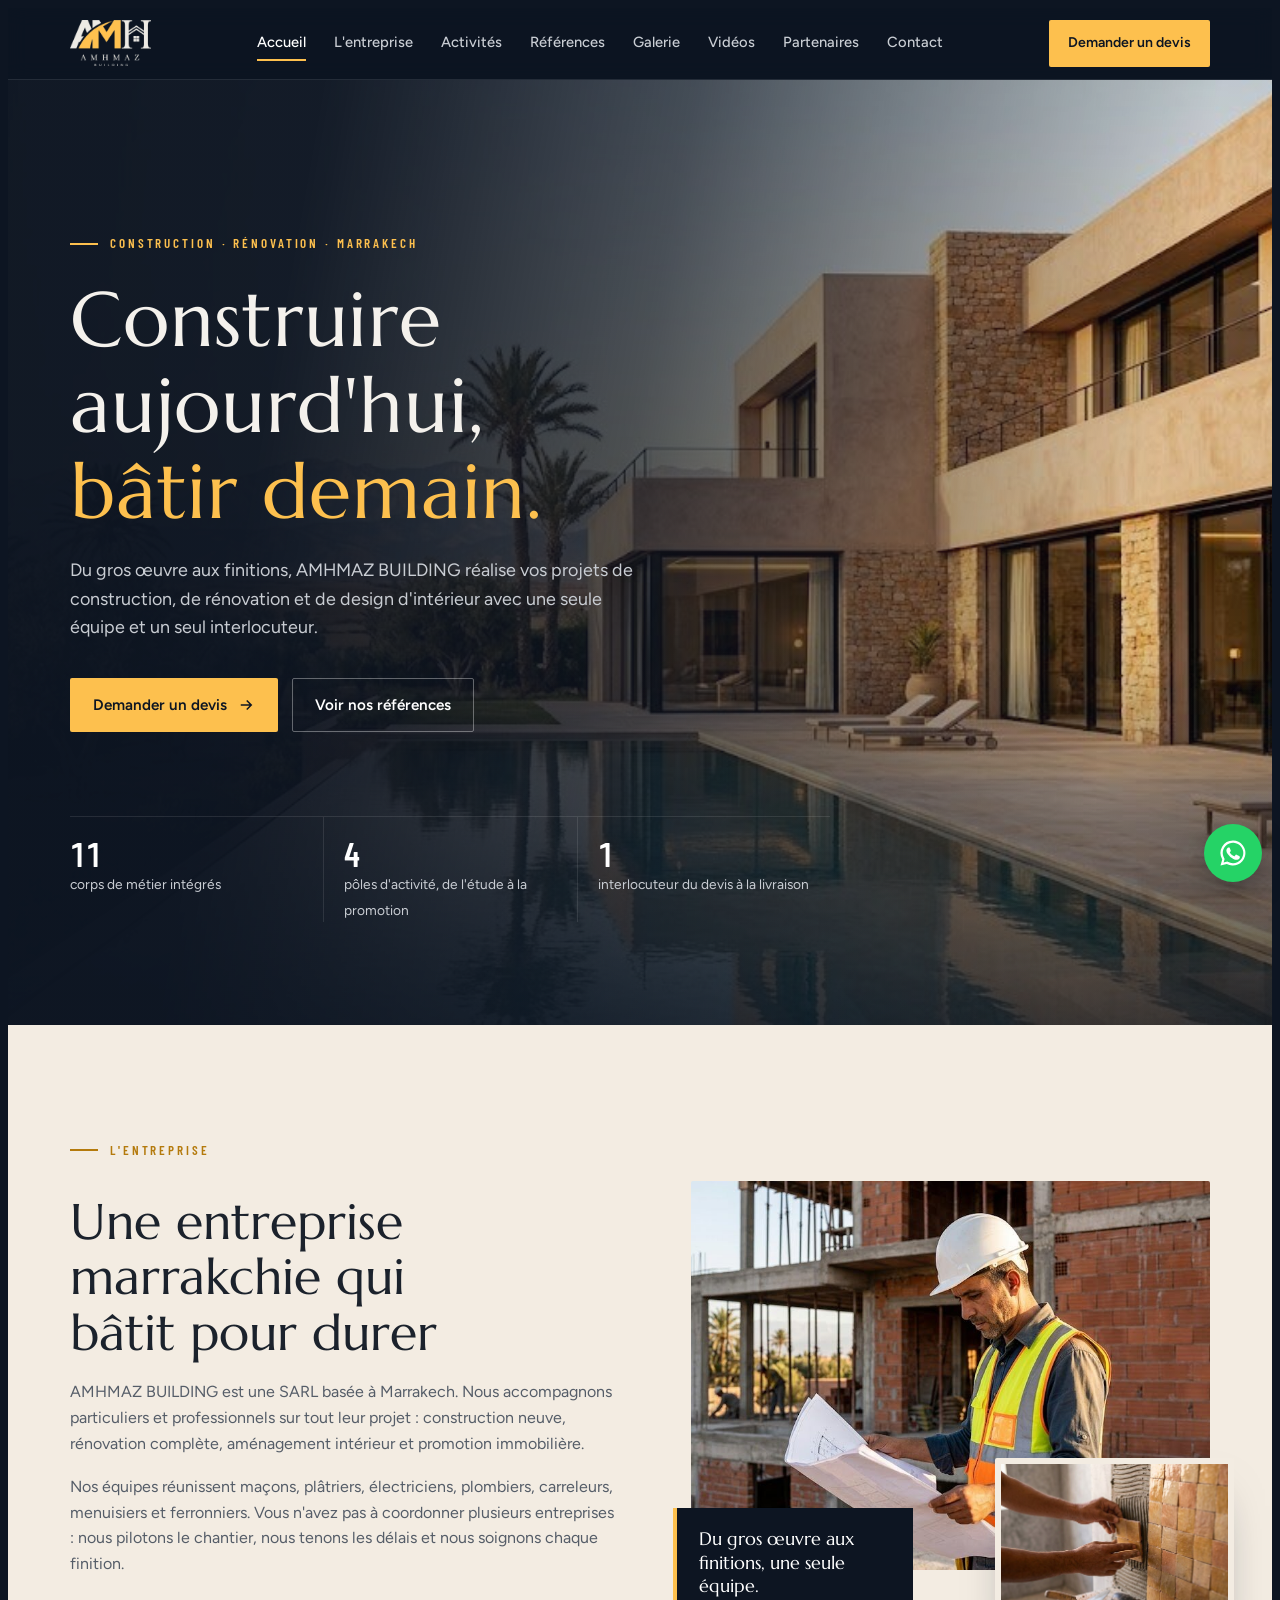
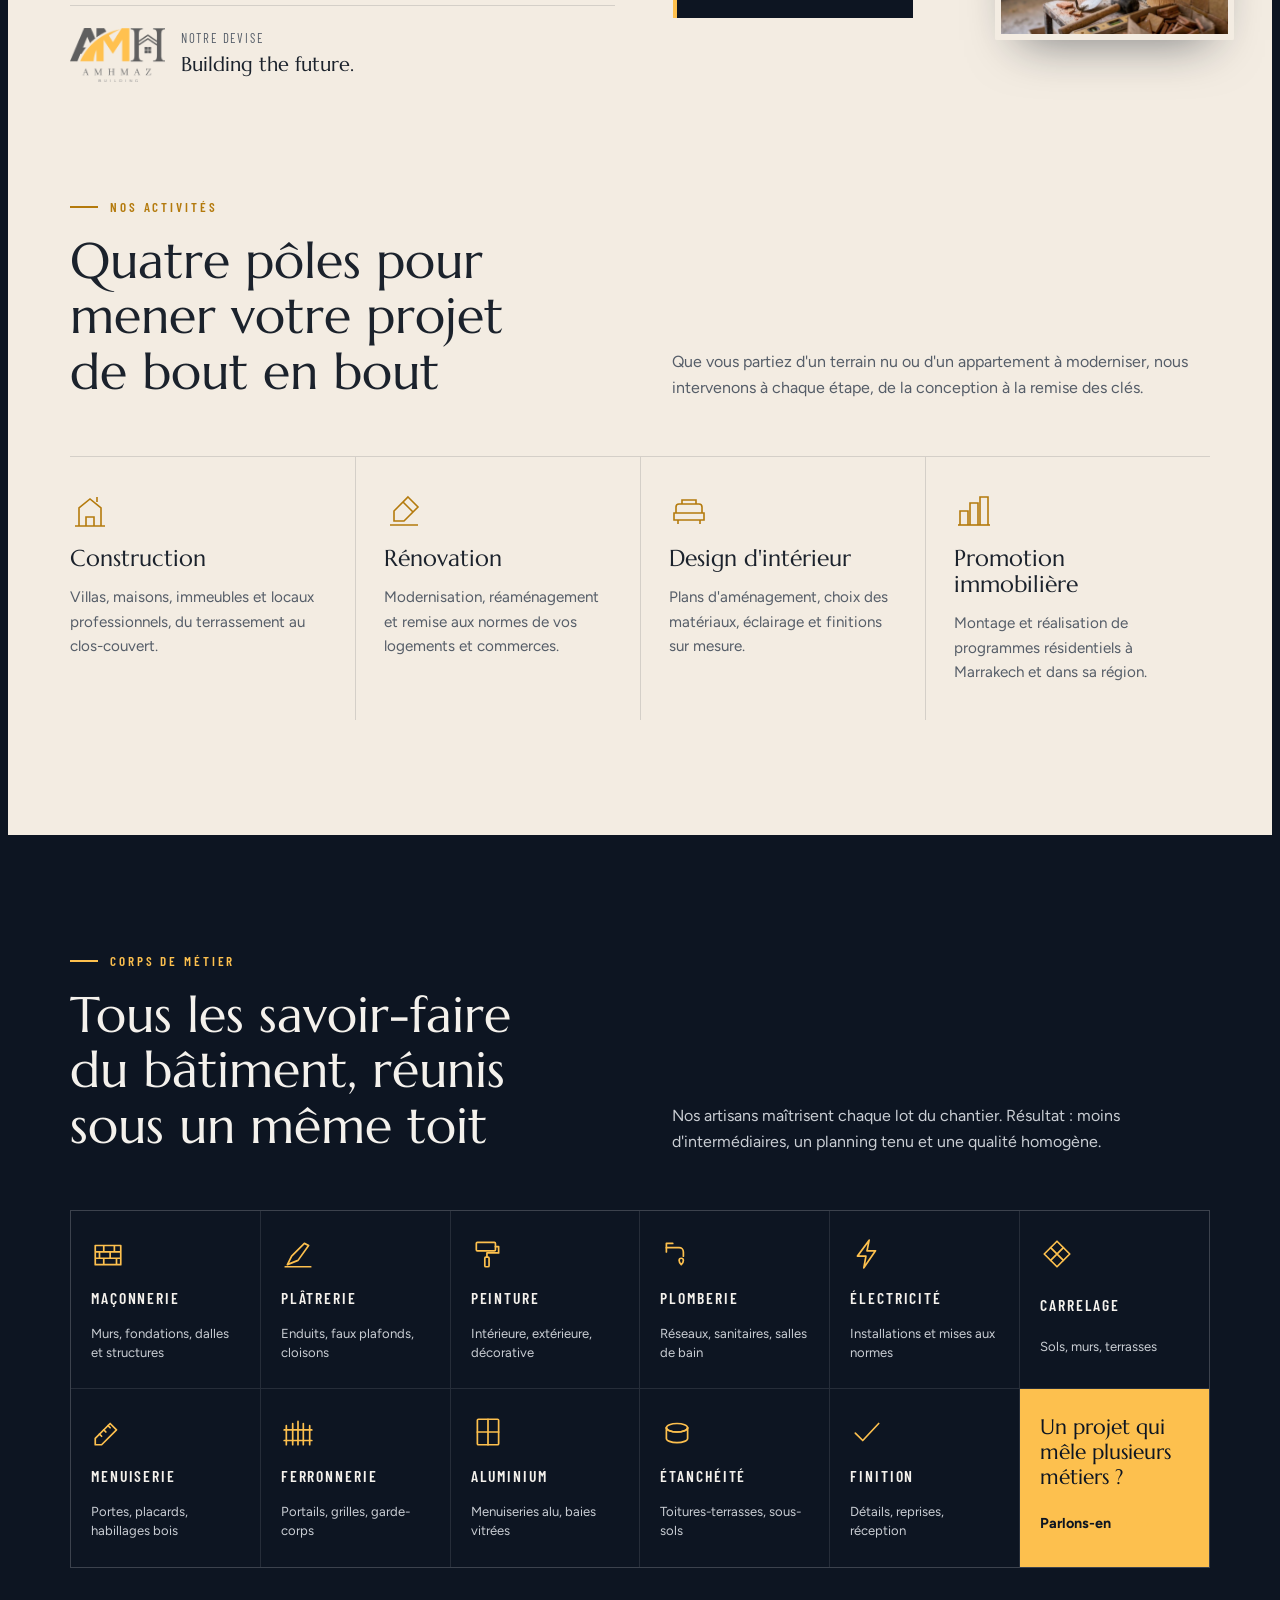
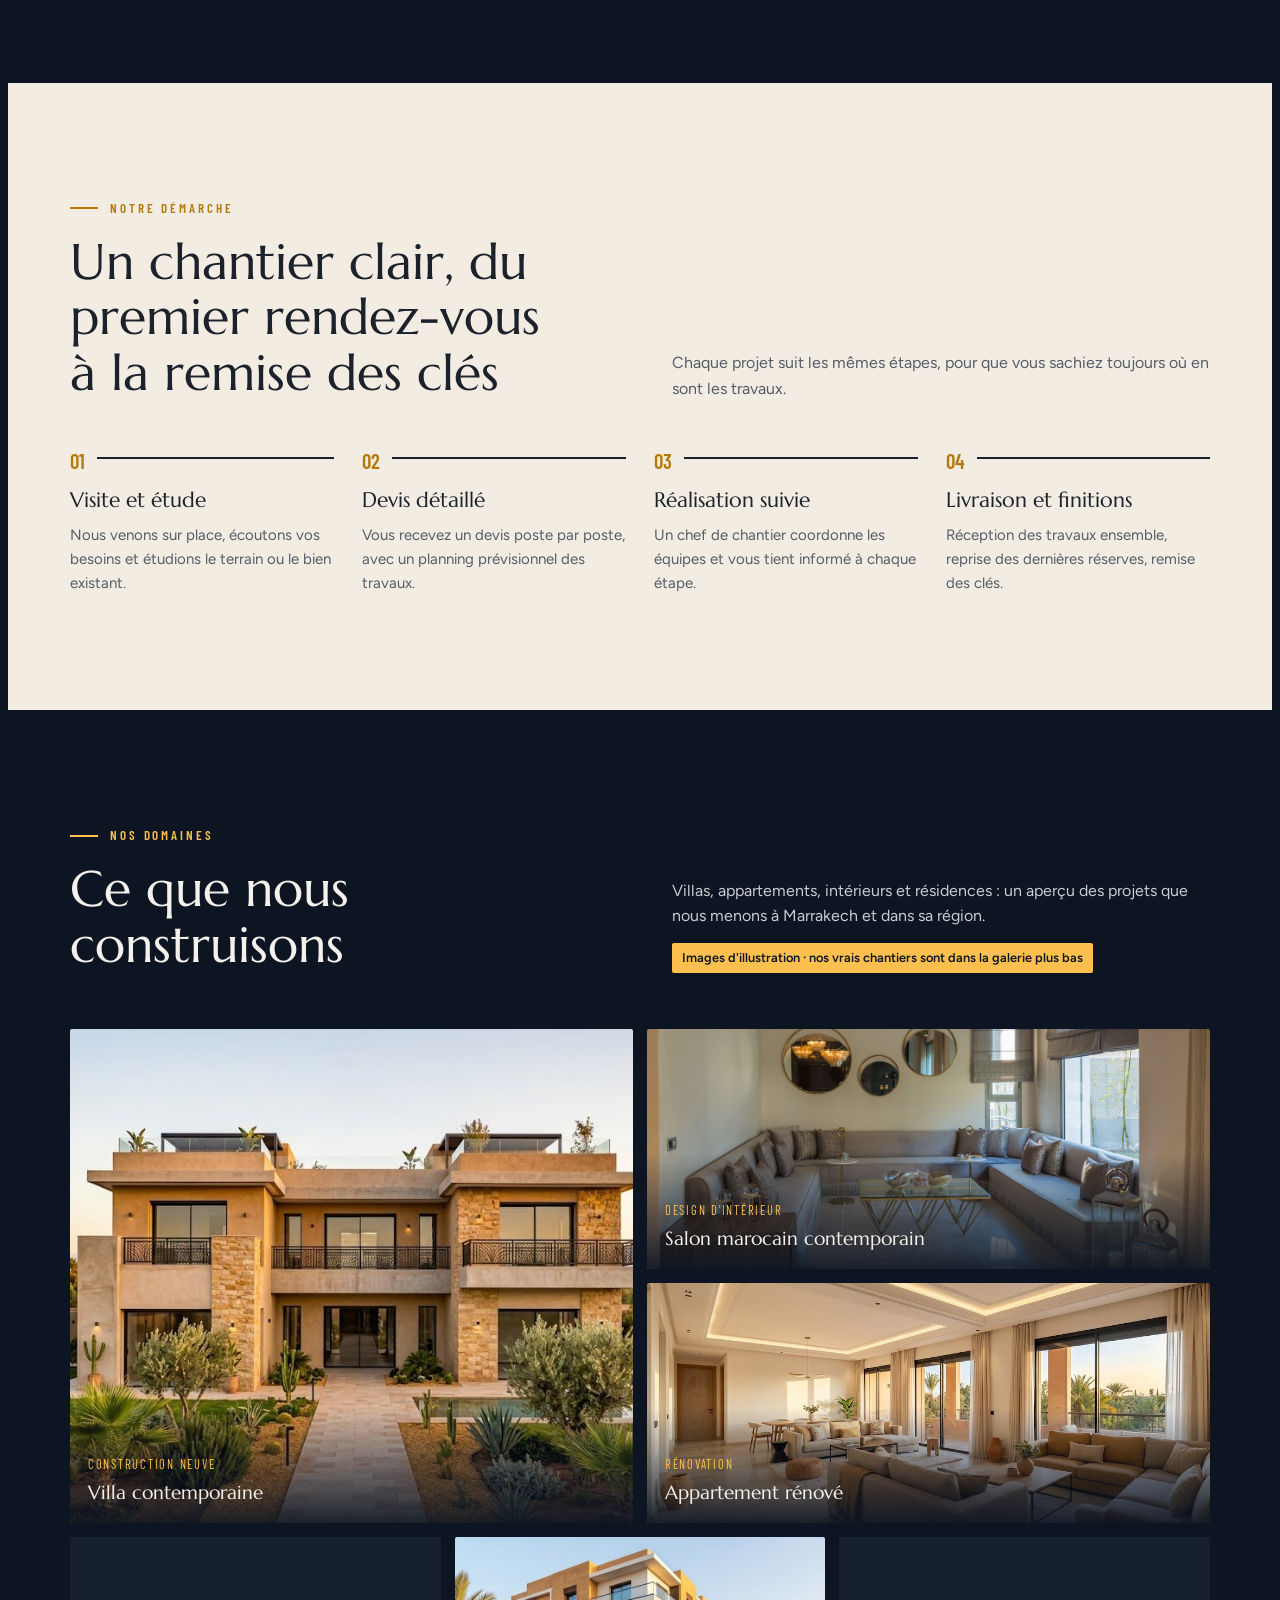
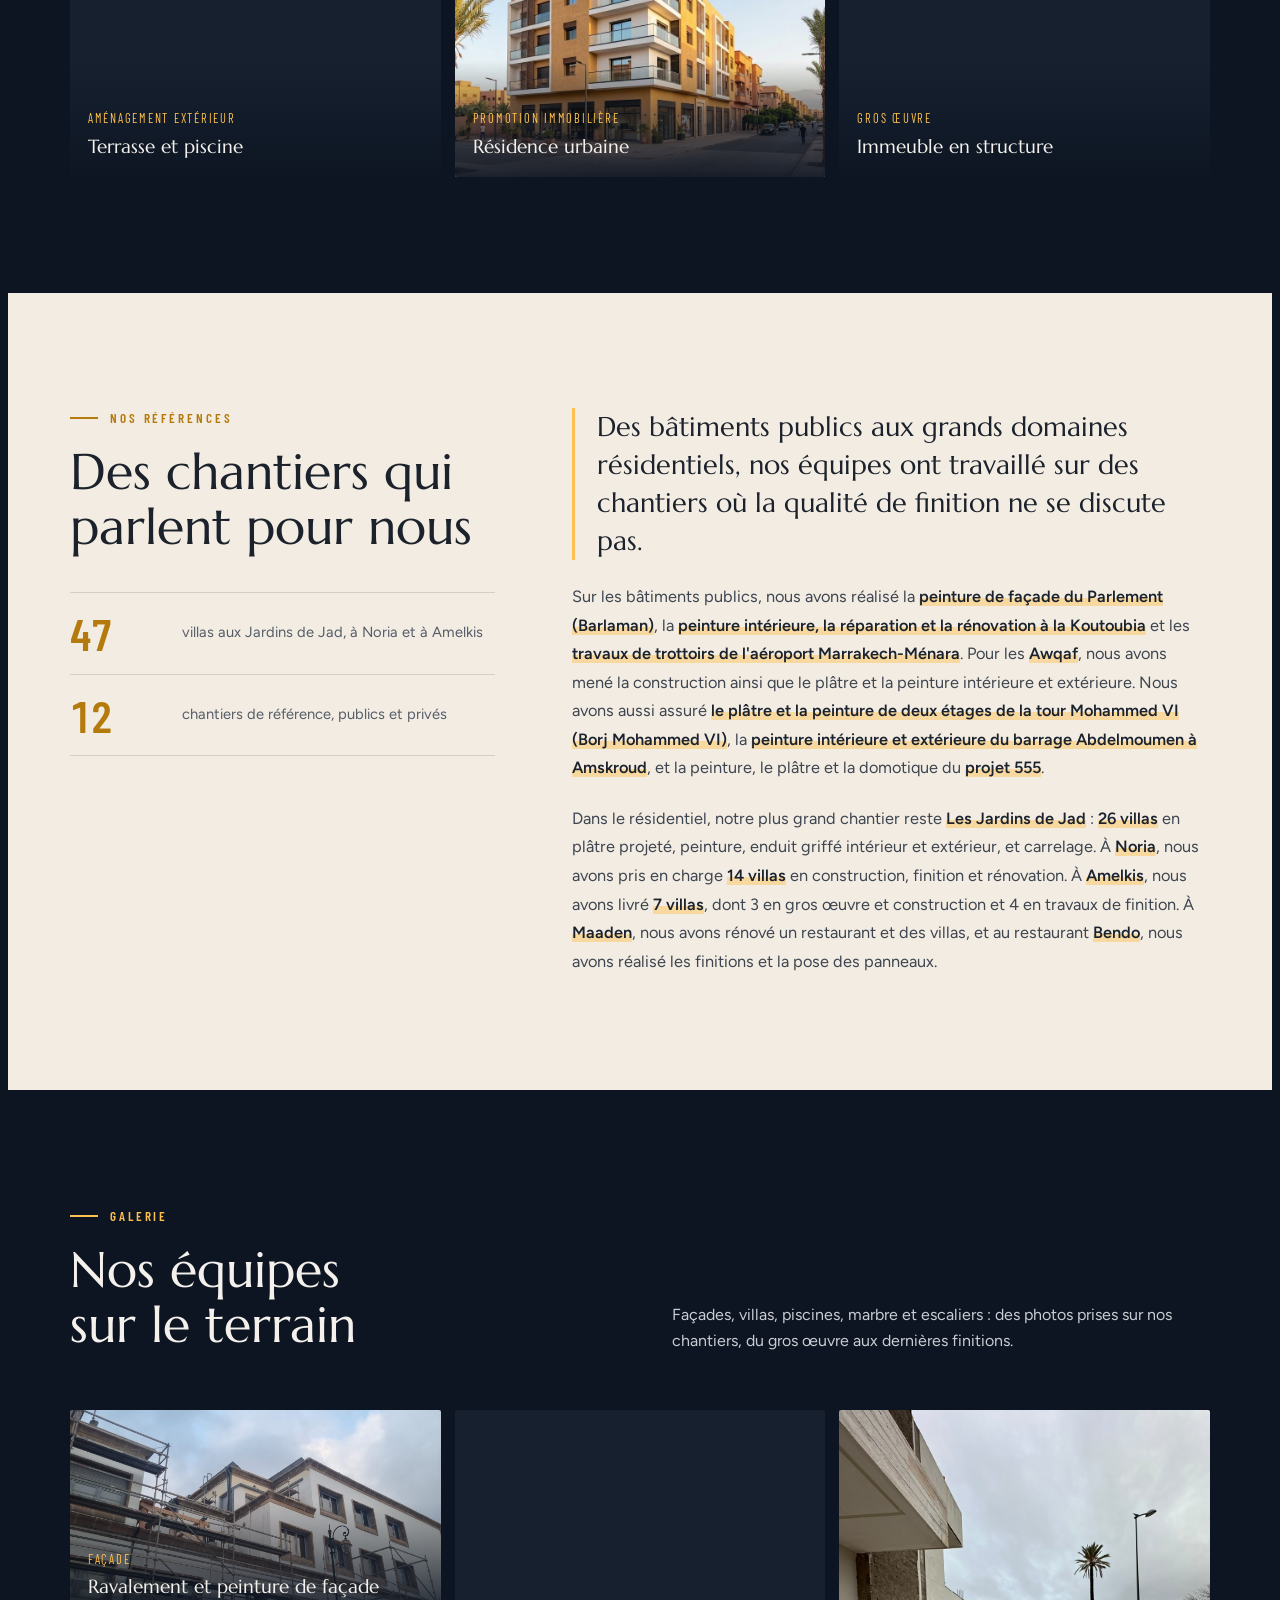
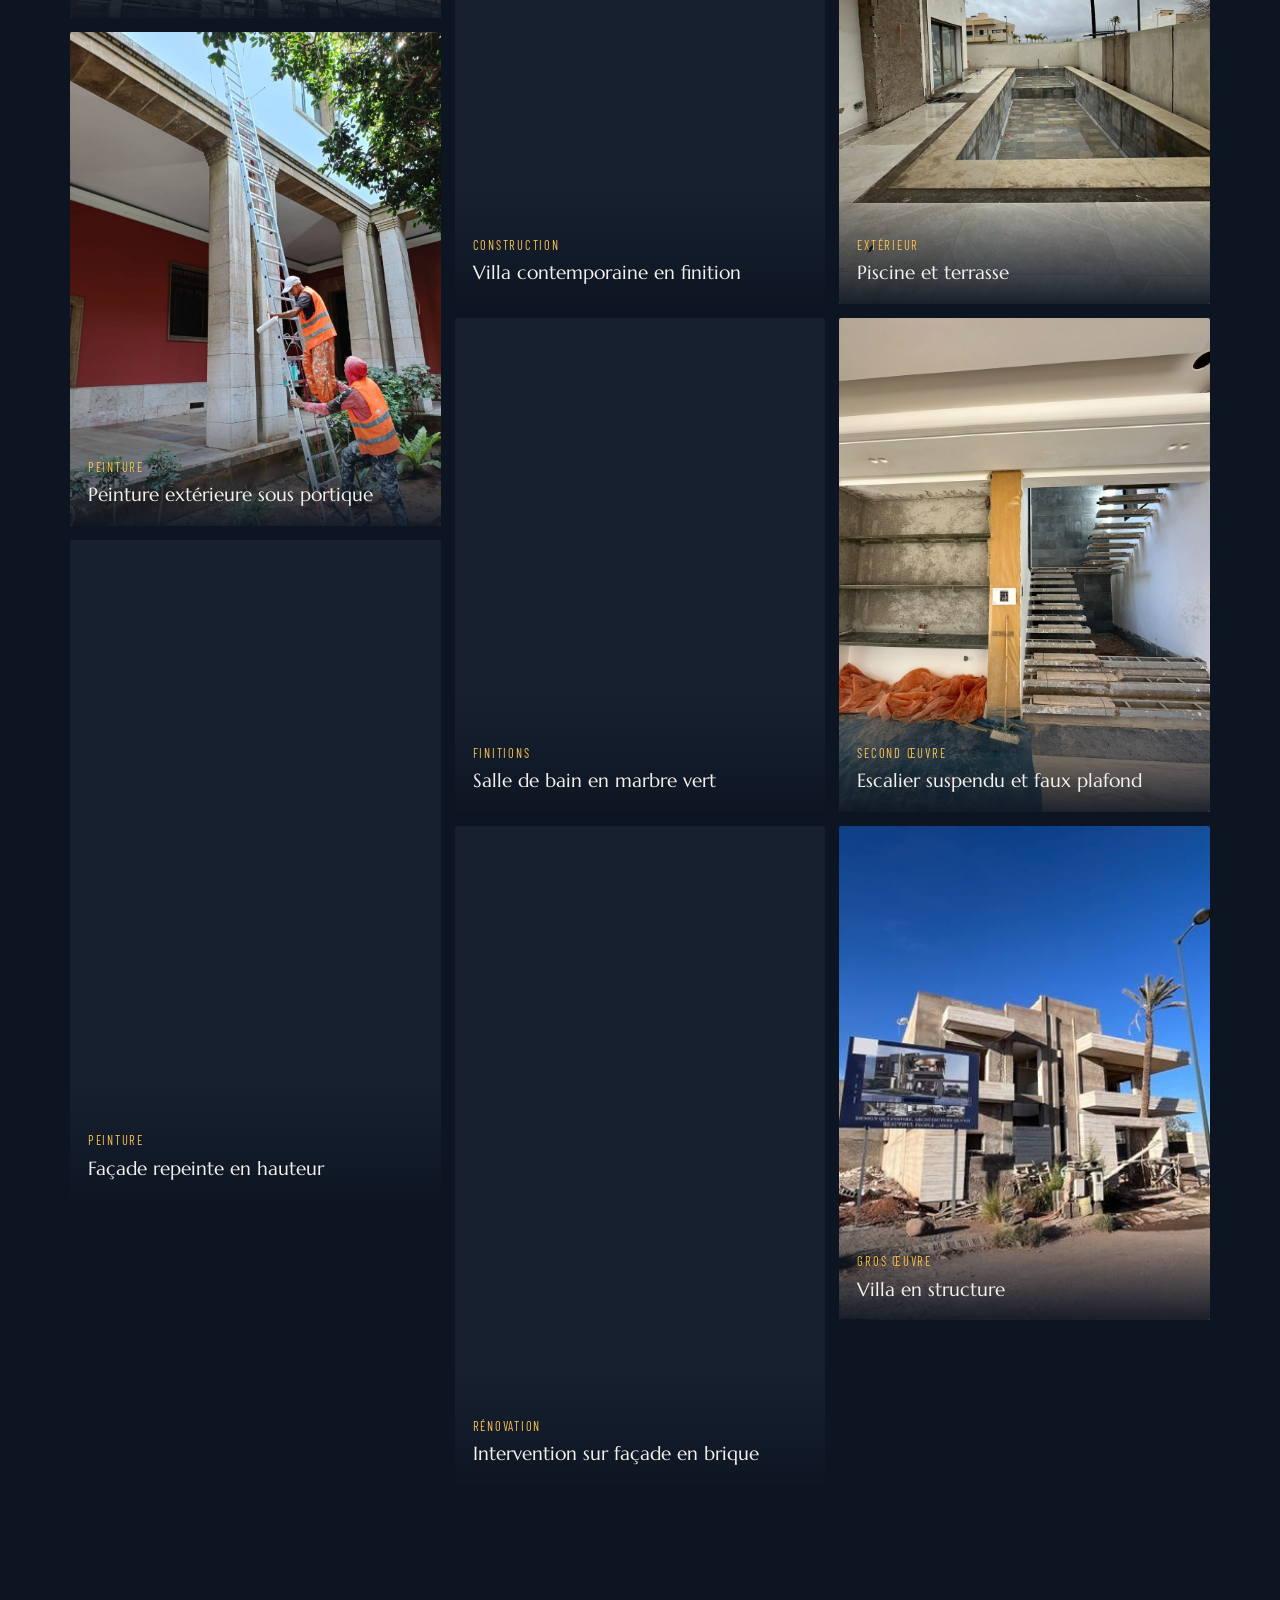
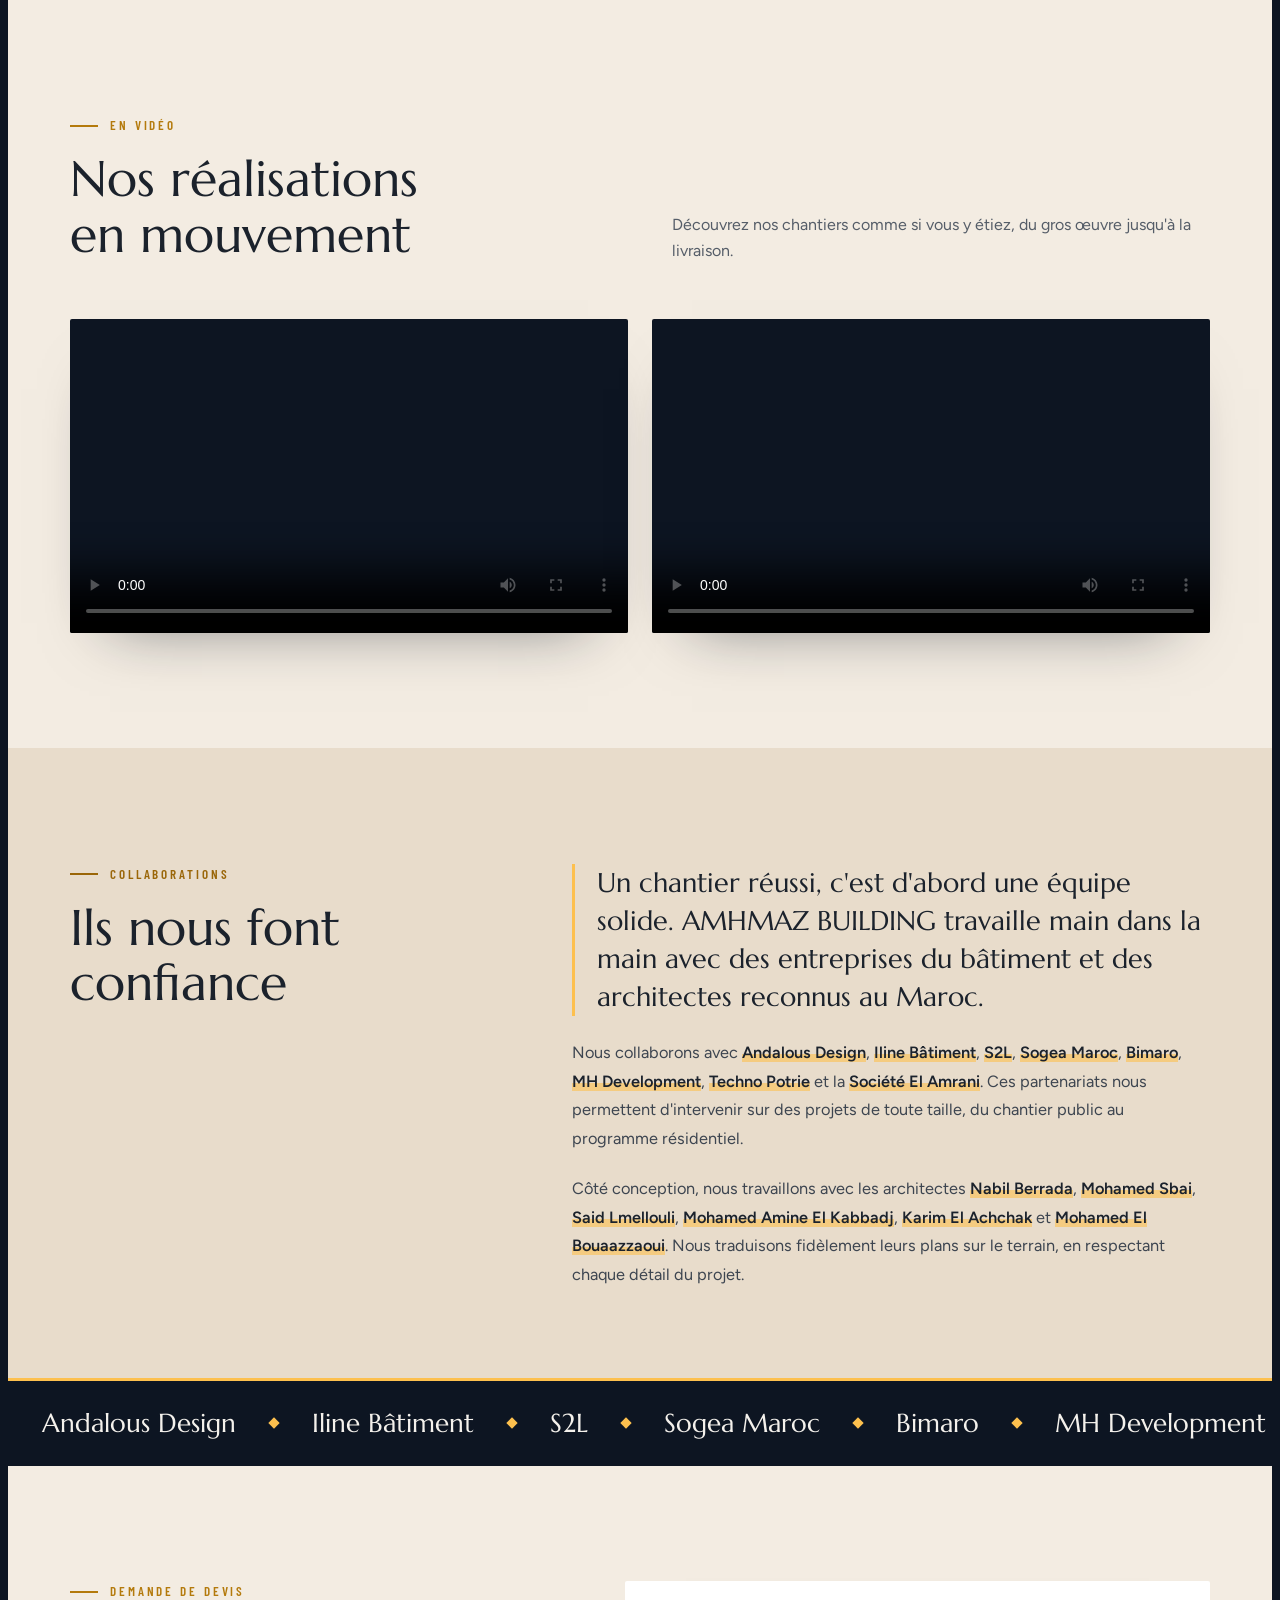
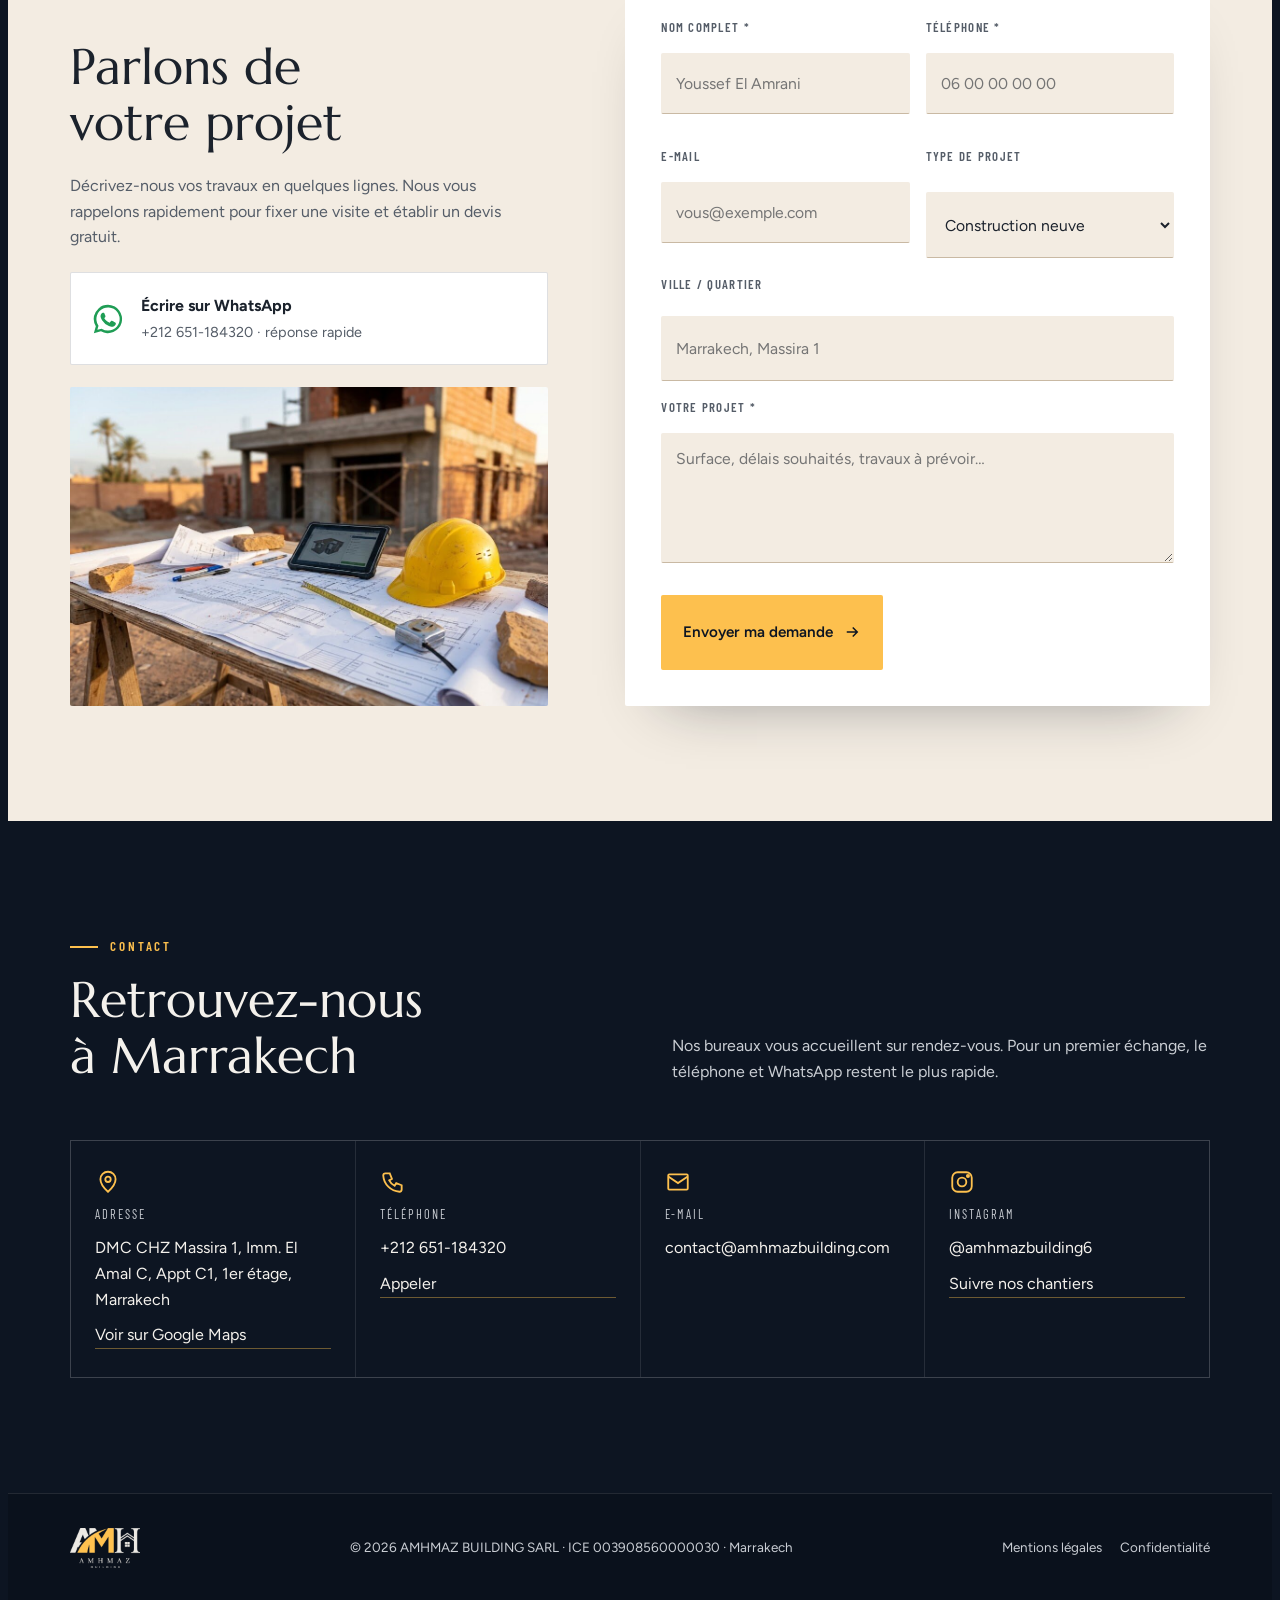
==== commit daa83dc0: "final" ====
--- a/index.html
+++ b/index.html
@@ -34,6 +34,7 @@
         <a href="#activites">Activités</a>
         <a href="#references">Références</a>
         <a href="#galerie">Galerie</a>
+        <a href="#videos">Vidéos</a>
         <a href="#partenaires">Partenaires</a>
         <a href="#contact">Contact</a>
       </nav>
@@ -210,6 +211,31 @@
     </div>
   </section>
 
+  <!-- ============ Vidéos de réalisations ============ -->
+  <section class="band light" id="videos">
+    <div class="wrap">
+      <div class="head reveal">
+        <div><p class="eyebrow">En vidéo</p><h2>Nos réalisations en mouvement</h2></div>
+        <p class="muted">Découvrez nos chantiers comme si vous y étiez, du gros œuvre jusqu'à la livraison.</p>
+      </div>
+      <div class="videos">
+        <figure class="video-card reveal">
+          <video controls preload="metadata" playsinline poster="images/video-1.jpg">
+            <source src="videos/realisation-1.mp4" type="video/mp4">
+            Votre navigateur ne peut pas lire cette vidéo.
+          </video>
+        </figure>
+        <figure class="video-card reveal">
+          <video controls preload="metadata" playsinline poster="images/video-2.jpg">
+            <source src="videos/realisation-2.mp4" type="video/mp4">
+            Votre navigateur ne peut pas lire cette vidéo.
+          </video>
+        </figure>
+      </div>
+    </div>
+  </section>
+
+
   <!-- ============ Partenaires et architectes ============ -->
   <section class="band sand-deep" id="partenaires">
     <div class="wrap partners">
--- a/css/sections.css
+++ b/css/sections.css
@@ -1144,3 +1144,51 @@
     row-gap: 12px;
   }
 }
+
+/* =========================================================
+   Vidéos de réalisations : deux vidéos côte à côte
+   ========================================================= */
+.videos {
+  display: grid;
+  grid-template-columns: repeat(2, minmax(0, 1fr));
+  gap: 24px;
+}
+
+.video-card {
+  margin: 0;
+  display: grid;
+  gap: 14px;
+}
+
+.video-card video {
+  width: 100%;
+  aspect-ratio: 16 / 9;
+  object-fit: cover;
+  background: var(--night);
+  border-radius: 2px;
+  box-shadow: 0 30px 60px -40px rgba(13, 21, 34, .55);
+}
+
+.video-card figcaption span {
+  display: block;
+  font-family: var(--f-label);
+  font-weight: 600;
+  letter-spacing: .14em;
+  text-transform: uppercase;
+  font-size: .78rem;
+  color: #b47a0c;
+}
+
+.video-card figcaption b {
+  font-family: var(--f-display);
+  font-weight: 400;
+  font-size: 1.3rem;
+  color: var(--ink);
+}
+
+/* Sur téléphone : une vidéo sous l'autre */
+@media (max-width: 760px) {
+  .videos {
+    grid-template-columns: 1fr;
+  }
+}
